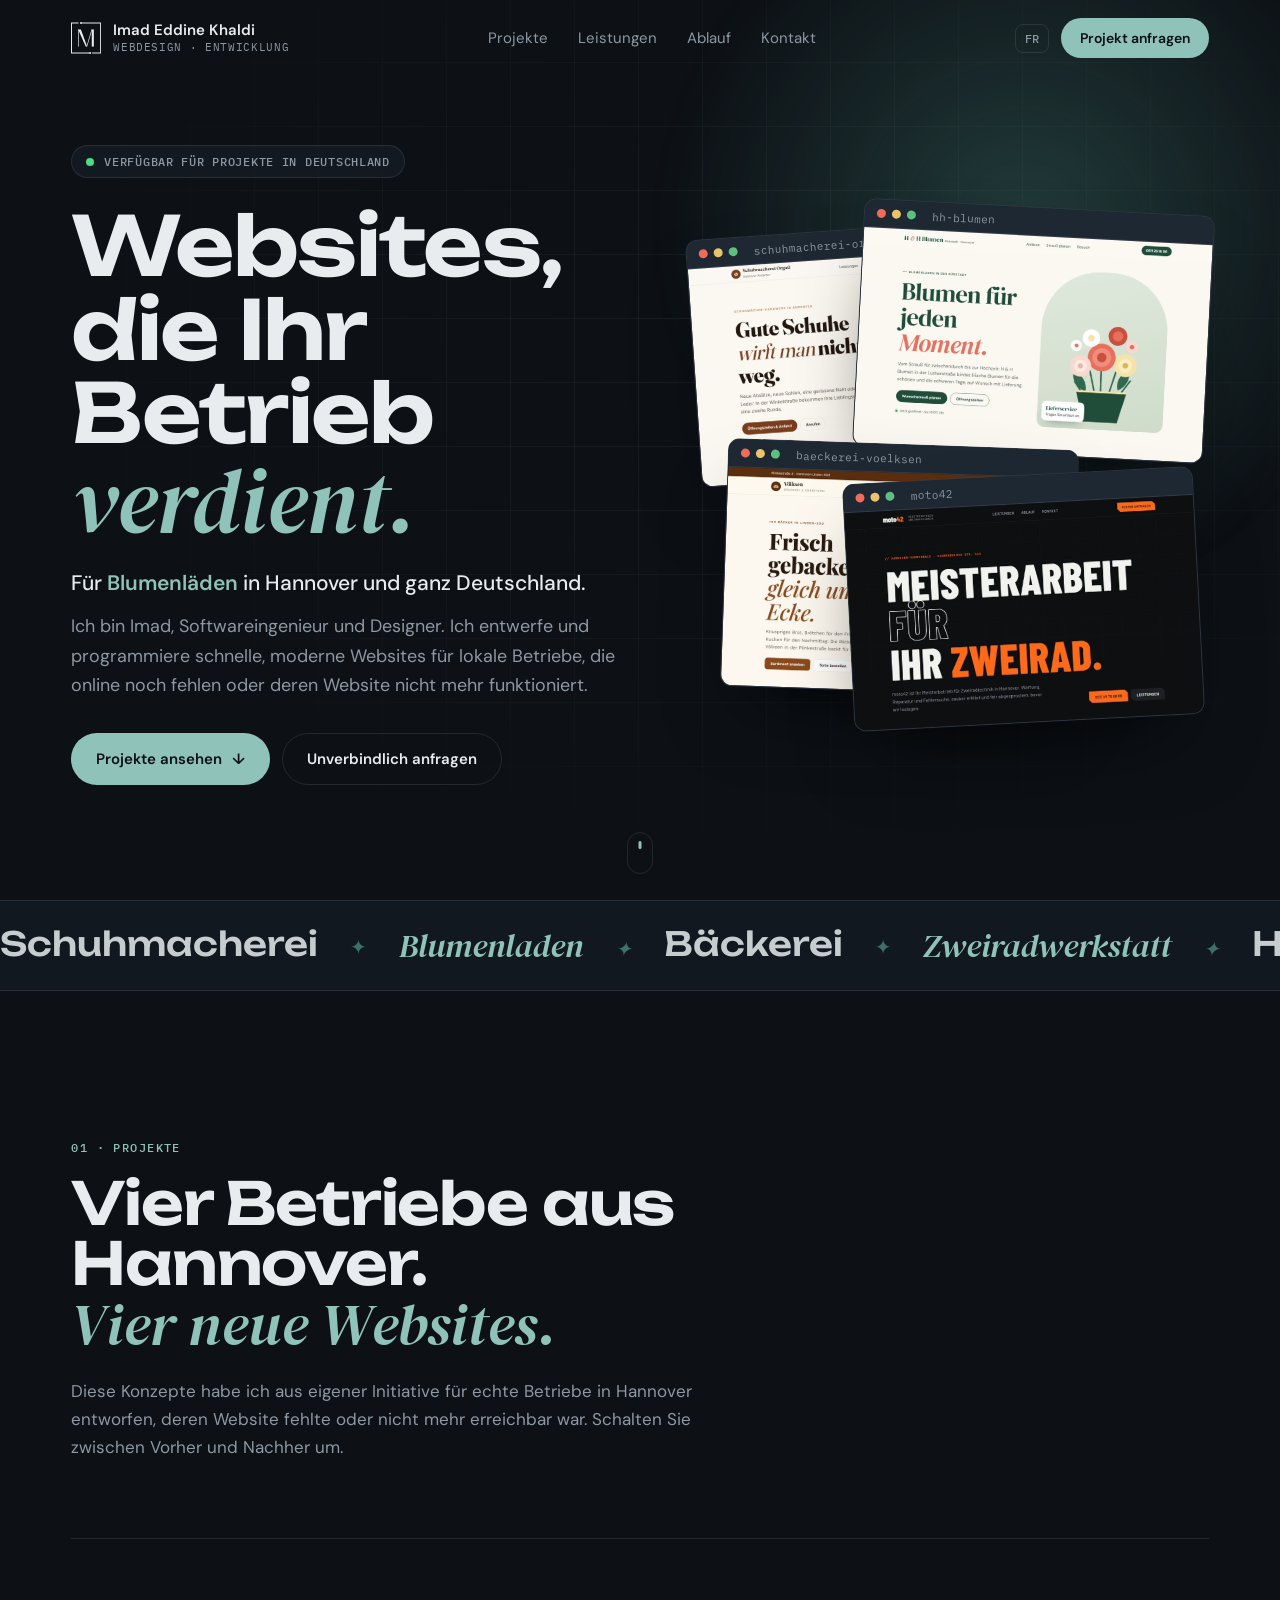
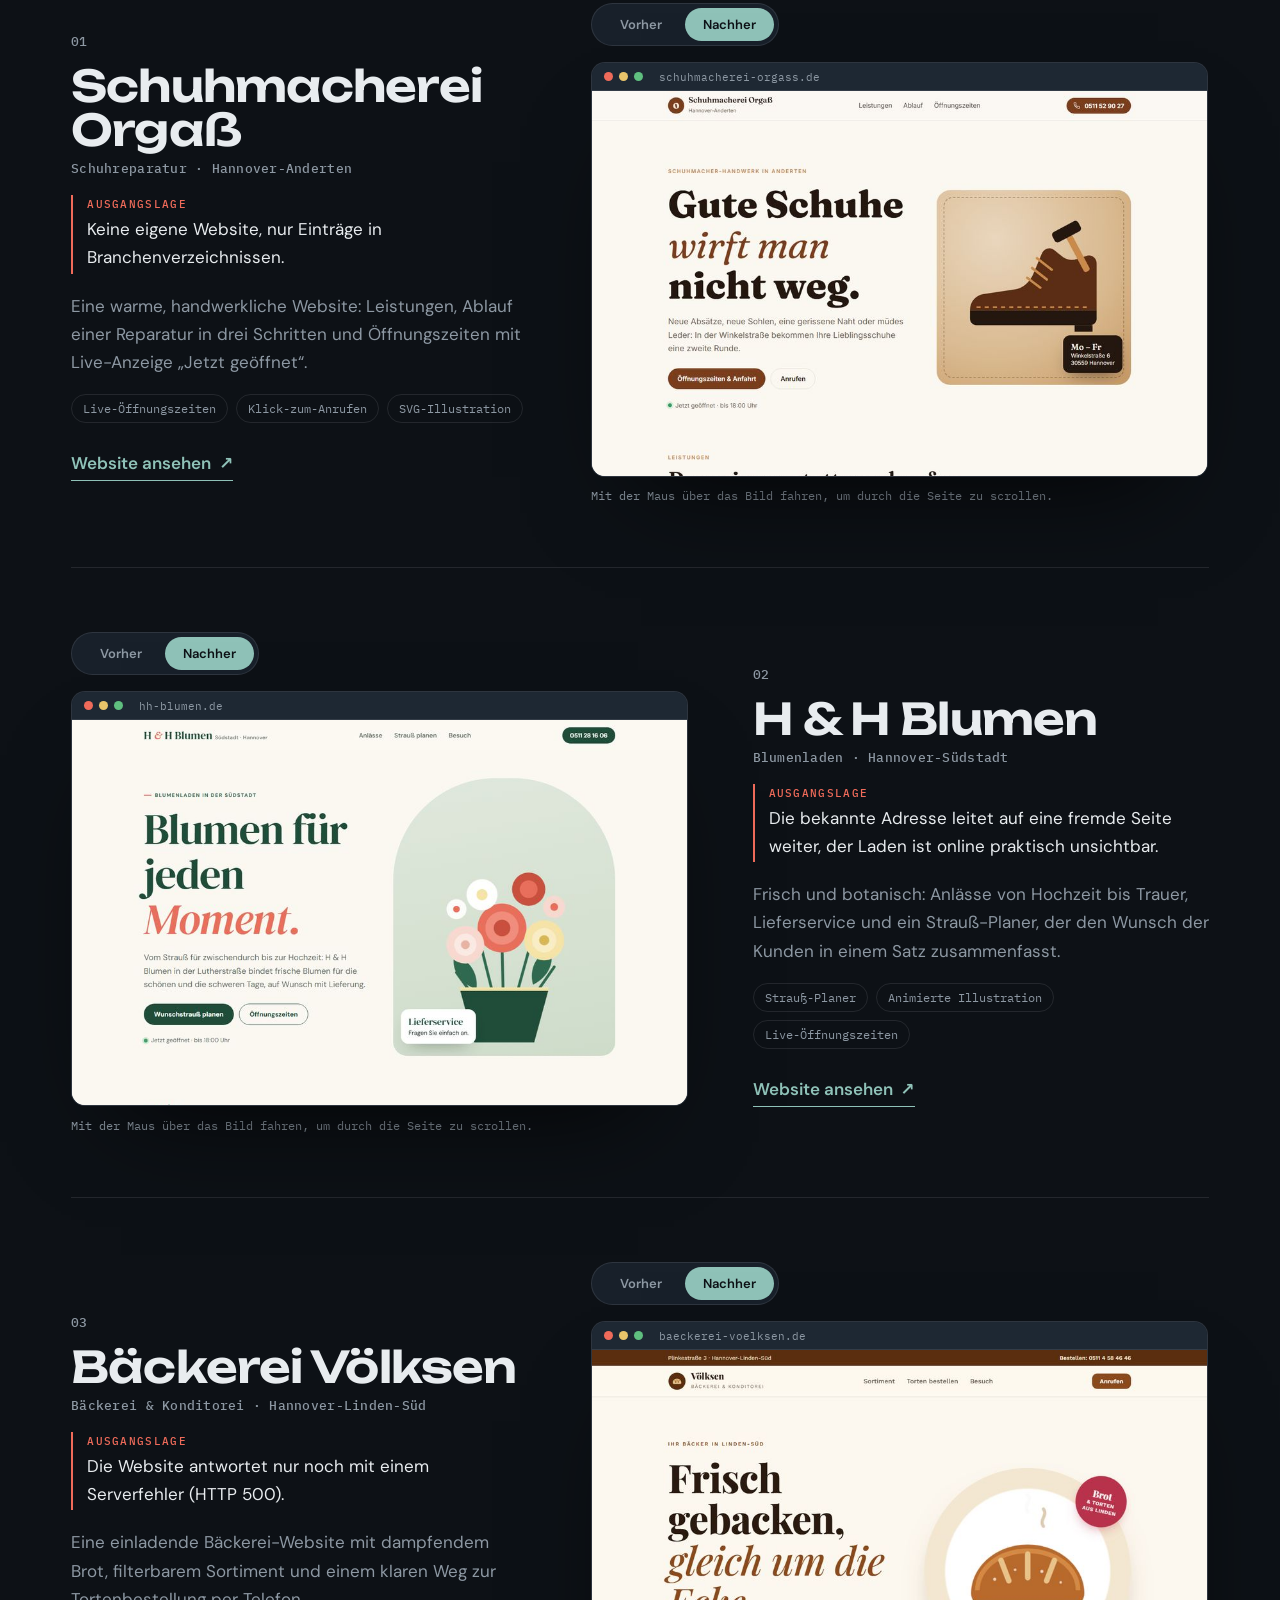
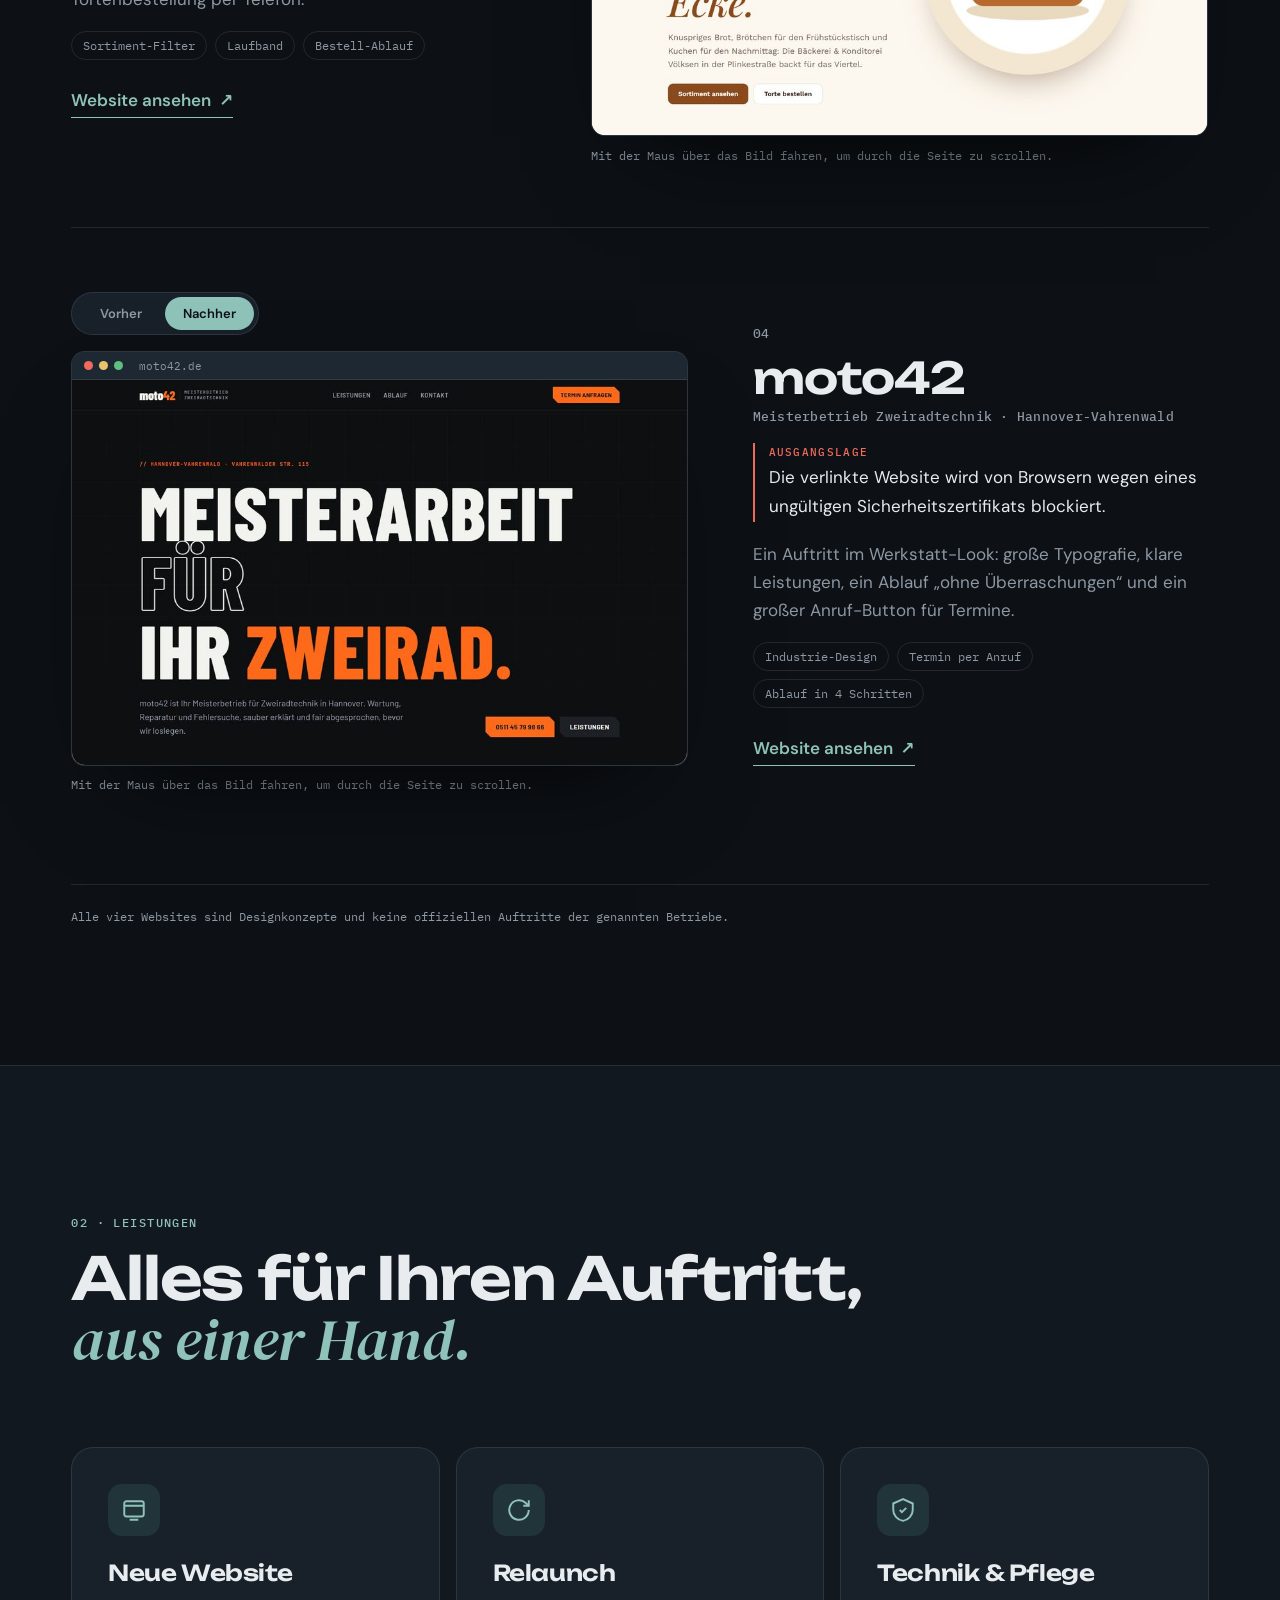
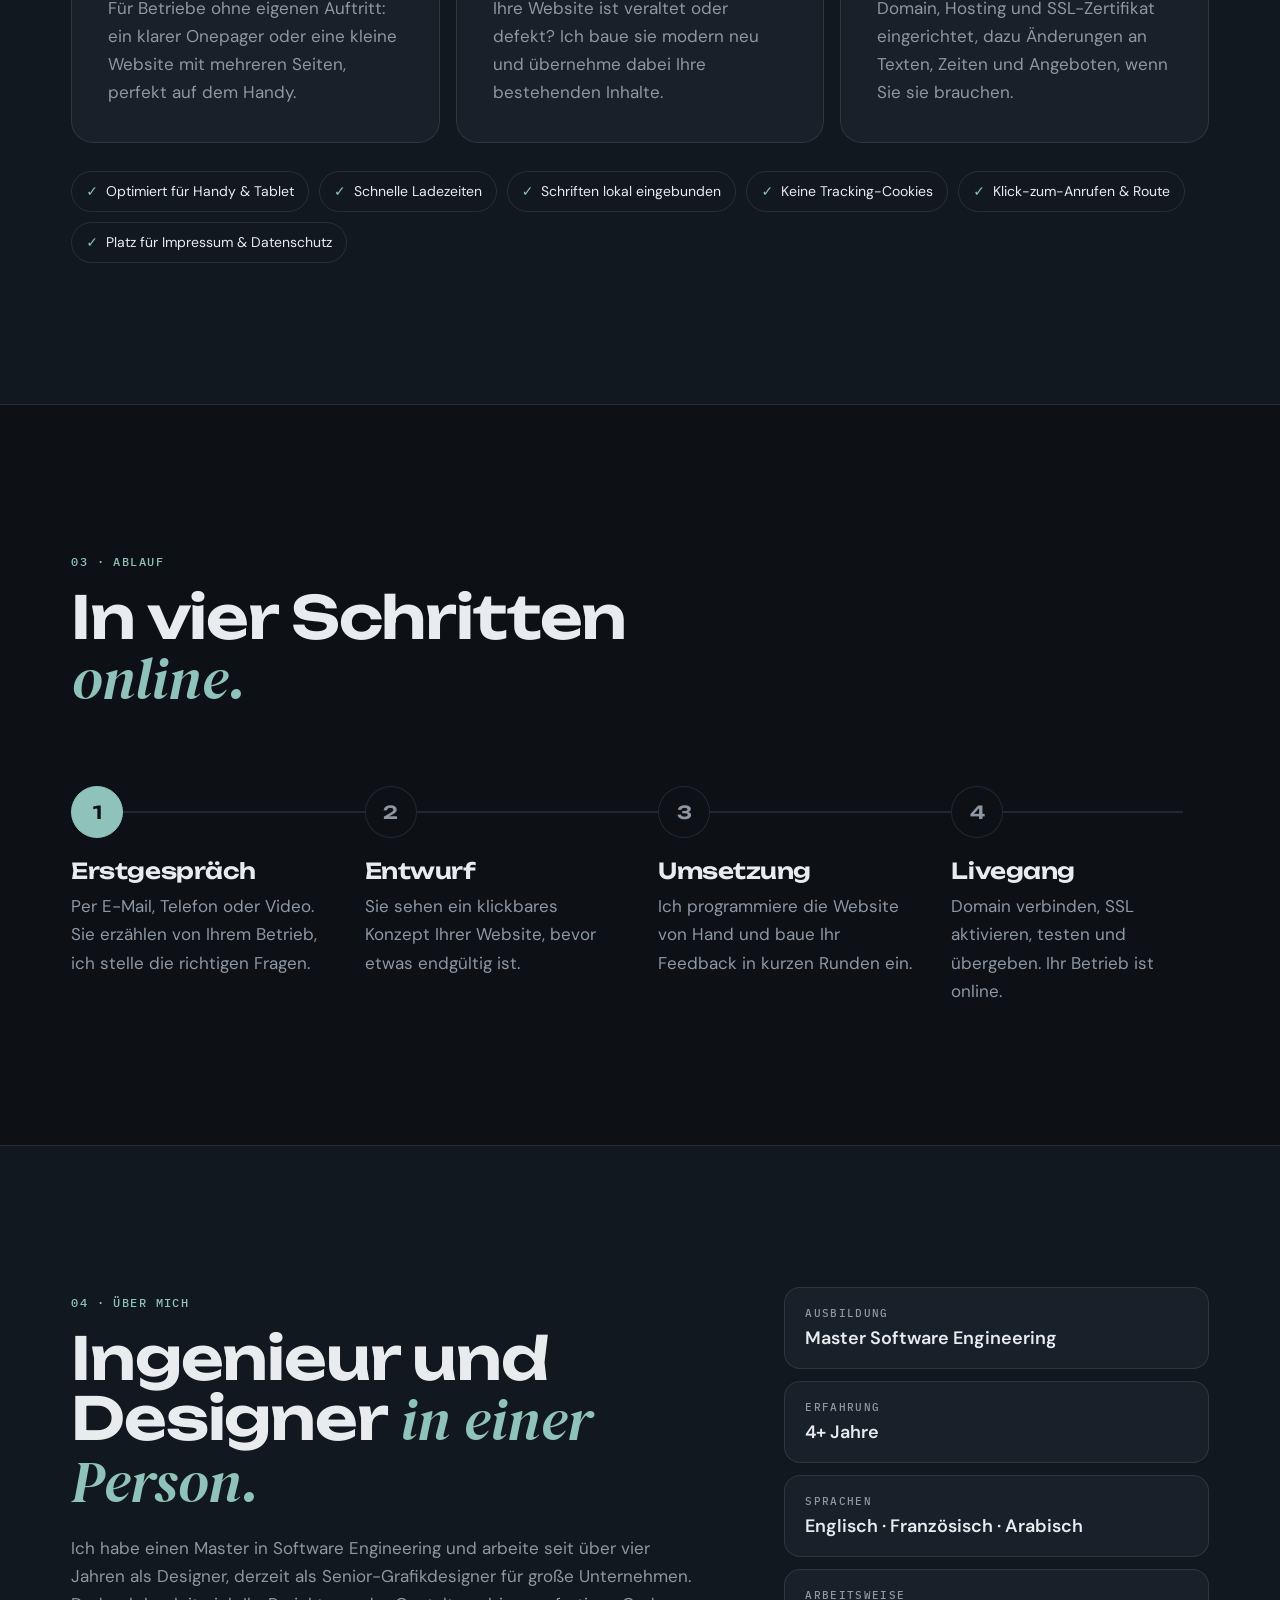
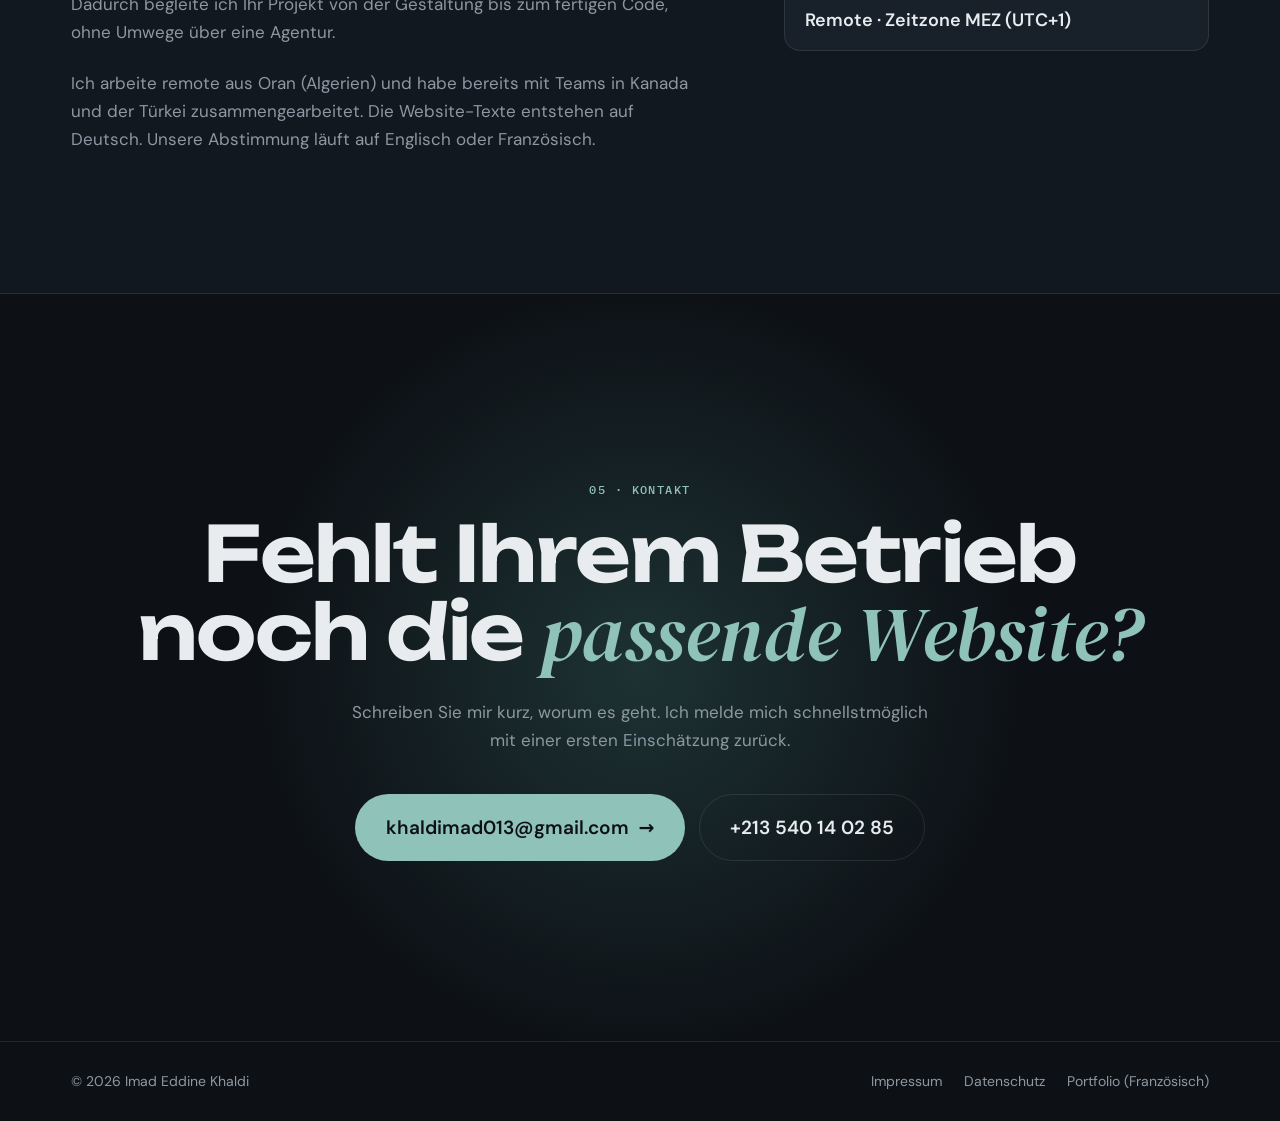
==== index.html @ f90f6b76 "German portfolio for de.imadportfolio.dev" ====
<!doctype html>
<html lang="de">
<head>
<meta charset="utf-8">
<meta name="viewport" content="width=device-width, initial-scale=1">
<title>Imad Eddine Khaldi · Webdesign für lokale Betriebe in Deutschland</title>
<meta name="description" content="Moderne, schnelle Websites für Bäckereien, Blumenläden, Werkstätten und Handwerksbetriebe in Hannover und ganz Deutschland. Entworfen und programmiert von Imad Eddine Khaldi.">
<meta property="og:title" content="Imad Eddine Khaldi · Webdesign für lokale Betriebe">
<meta property="og:description" content="Vier Betriebe aus Hannover, vier neue Websites. Sehen Sie Vorher und Nachher.">
<meta property="og:image" content="/assets/covers/hh-blumen.jpg">
<meta property="og:locale" content="de_DE">
<link rel="alternate" hreflang="fr" href="https://www.imadportfolio.dev/">
<link rel="alternate" hreflang="de" href="https://de.imadportfolio.dev/">
<link rel="icon" href="/favicon.svg" type="image/svg+xml">
<link rel="stylesheet" href="/fonts/fonts.css">
<link rel="stylesheet" href="/styles.css">
<script src="/main.js" defer></script>
</head>
<body>
<a class="skip" href="#projekte">Zum Inhalt springen</a>

<header class="hdr" id="hdr">
  <div class="wrap hdr-in">
    <a class="brand" href="#top" aria-label="Imad Eddine Khaldi, zum Seitenanfang">
      <svg viewBox="0 0 578 610" fill="currentColor" aria-hidden="true"><g fill="none" stroke="currentColor" stroke-width="22" stroke-linecap="square"><path d="M135 15H8V595H352"/><path d="M207 15H572V595H415"/></g><rect x="175" y="0" width="32" height="32"/><rect x="352" y="578" width="34" height="32"/><rect x="137" y="140" width="13" height="330"/><path d="M137 140H191L311 470H284Z"/><path d="M396 140H409L311 470H298Z"/><rect x="400" y="140" width="40" height="330"/></svg>
      <span>Imad Eddine Khaldi<small>Webdesign · Entwicklung</small></span>
    </a>
    <nav class="nav" aria-label="Hauptnavigation">
      <a href="#projekte">Projekte</a><a href="#leistungen">Leistungen</a><a href="#ablauf">Ablauf</a><a href="#kontakt">Kontakt</a>
    </nav>
    <div class="hdr-right">
      <a class="lang" href="https://www.imadportfolio.dev/" hreflang="fr" lang="fr" title="Version française">FR</a>
      <a class="btn btn-sm magnetic" href="#kontakt">Projekt anfragen</a>
    </div>
  </div>
</header>

<main id="top">
  <!-- HERO -->
  <section class="hero">
    <div class="hero-grid" aria-hidden="true"></div>
    <div class="hero-glow" aria-hidden="true"></div>
    <div class="wrap hero-in">
      <div class="hero-copy">
        <span class="chip in-load"><i></i>Verfügbar für Projekte in Deutschland</span>
        <h1 class="split" data-split>Websites, die Ihr Betrieb <em>verdient.</em></h1>
        <p class="rotator in-load" aria-live="polite">Für <span class="rot"><b>Bäckereien</b><b>Blumenläden</b><b>Werkstätten</b><b>Handwerksbetriebe</b><b>Bäckereien</b></span> in Hannover und ganz Deutschland.</p>
        <p class="lead in-load">Ich bin Imad, Softwareingenieur und Designer. Ich entwerfe und programmiere schnelle, moderne Websites für lokale Betriebe, die online noch fehlen oder deren Website nicht mehr funktioniert.</p>
        <div class="ctas in-load">
          <a class="btn magnetic" href="#projekte">Projekte ansehen <span aria-hidden="true">↓</span></a>
          <a class="btn btn-ghost magnetic" href="#kontakt">Unverbindlich anfragen</a>
        </div>
      </div>
      <div class="stack" aria-hidden="true">
        <figure class="win w1" data-depth="18"><div class="win-bar"><i></i><i></i><i></i><span>schuhmacherei-orgass</span></div><img src="/assets/covers/schuhmacherei-orgass.jpg" alt="" width="960" height="600"></figure>
        <figure class="win w2" data-depth="34"><div class="win-bar"><i></i><i></i><i></i><span>hh-blumen</span></div><img src="/assets/covers/hh-blumen.jpg" alt="" width="960" height="600"></figure>
        <figure class="win w3" data-depth="26"><div class="win-bar"><i></i><i></i><i></i><span>baeckerei-voelksen</span></div><img src="/assets/covers/baeckerei-voelksen.jpg" alt="" width="960" height="600"></figure>
        <figure class="win w4" data-depth="42"><div class="win-bar"><i></i><i></i><i></i><span>moto42</span></div><img src="/assets/covers/moto42.jpg" alt="" width="960" height="600"></figure>
      </div>
    </div>
    <a class="scroll-cue" href="#projekte" aria-label="Nach unten scrollen"><span></span></a>
  </section>

  <!-- MARQUEE -->
  <div class="marquee" aria-hidden="true">
    <div class="marquee-track">
      <span>Schuhmacherei</span><span>Blumenladen</span><span>Bäckerei</span><span>Zweiradwerkstatt</span><span>Hannover</span><span>Anderten</span><span>Südstadt</span><span>Linden</span><span>Vahrenwald</span>
      <span>Schuhmacherei</span><span>Blumenladen</span><span>Bäckerei</span><span>Zweiradwerkstatt</span><span>Hannover</span><span>Anderten</span><span>Südstadt</span><span>Linden</span><span>Vahrenwald</span>
    </div>
  </div>

  <!-- PROJECTS -->
  <section class="sec" id="projekte">
    <div class="wrap">
      <div class="sec-head">
        <span class="kicker rv">01 · Projekte</span>
        <h2 class="rv">Vier Betriebe aus Hannover.<br><em>Vier neue Websites.</em></h2>
        <p class="rv">Diese Konzepte habe ich aus eigener Initiative für echte Betriebe in Hannover entworfen, deren Website fehlte oder nicht mehr erreichbar war. Schalten Sie zwischen Vorher und Nachher um.</p>
      </div>

      <!-- Project 1 -->
      <article class="proj rv" data-proj>
        <div class="proj-info">
          <span class="proj-num">01</span>
          <h3>Schuhmacherei Orgaß</h3>
          <p class="proj-meta">Schuhreparatur · Hannover-Anderten</p>
          <p class="proj-issue"><b>Ausgangslage</b>Keine eigene Website, nur Einträge in Branchenverzeichnissen.</p>
          <p>Eine warme, handwerkliche Website: Leistungen, Ablauf einer Reparatur in drei Schritten und Öffnungszeiten mit Live-Anzeige „Jetzt geöffnet“.</p>
          <ul class="tags"><li>Live-Öffnungszeiten</li><li>Klick-zum-Anrufen</li><li>SVG-Illustration</li></ul>
          <a class="link-arrow" href="/sites/schuhmacherei-orgass/" target="_blank" rel="noopener">Website ansehen <span aria-hidden="true">↗</span></a>
        </div>
        <div class="proj-view">
          <div class="toggle" role="group" aria-label="Ansicht wählen"><button type="button" aria-pressed="false" data-view="before">Vorher</button><button type="button" aria-pressed="true" data-view="after">Nachher</button><span class="toggle-pill" aria-hidden="true"></span></div>
          <div class="frame" data-state="after">
            <div class="win-bar"><i></i><i></i><i></i><span class="url">schuhmacherei-orgass.de</span></div>
            <div class="screen">
              <div class="before b-none"><svg viewBox="0 0 64 64" fill="none" stroke="currentColor" stroke-width="3"><circle cx="28" cy="28" r="16"/><path d="m40 40 12 12"/></svg><b>Keine Website gefunden</b><span>Kunden finden online nur Adresse und Telefonnummer in Verzeichnissen.</span></div>
              <div class="after"><img src="/assets/shots/schuhmacherei-orgass.jpg" alt="Neue Website der Schuhmacherei Orgaß, ganze Seite" width="960" height="2133" loading="lazy"></div>
            </div>
          </div>
          <p class="hint">Mit der Maus über das Bild fahren, um durch die Seite zu scrollen.</p>
        </div>
      </article>

      <!-- Project 2 -->
      <article class="proj rv" data-proj>
        <div class="proj-info">
          <span class="proj-num">02</span>
          <h3>H &amp; H Blumen</h3>
          <p class="proj-meta">Blumenladen · Hannover-Südstadt</p>
          <p class="proj-issue"><b>Ausgangslage</b>Die bekannte Adresse leitet auf eine fremde Seite weiter, der Laden ist online praktisch unsichtbar.</p>
          <p>Frisch und botanisch: Anlässe von Hochzeit bis Trauer, Lieferservice und ein Strauß-Planer, der den Wunsch der Kunden in einem Satz zusammenfasst.</p>
          <ul class="tags"><li>Strauß-Planer</li><li>Animierte Illustration</li><li>Live-Öffnungszeiten</li></ul>
          <a class="link-arrow" href="/sites/hh-blumen/" target="_blank" rel="noopener">Website ansehen <span aria-hidden="true">↗</span></a>
        </div>
        <div class="proj-view">
          <div class="toggle" role="group" aria-label="Ansicht wählen"><button type="button" aria-pressed="false" data-view="before">Vorher</button><button type="button" aria-pressed="true" data-view="after">Nachher</button><span class="toggle-pill" aria-hidden="true"></span></div>
          <div class="frame" data-state="after">
            <div class="win-bar"><i></i><i></i><i></i><span class="url">hh-blumen.de</span></div>
            <div class="screen">
              <div class="before b-redirect"><span class="spinner"></span><b>Weiterleitung …</b><span>Die Adresse führt nicht mehr zum Blumenladen, sondern auf eine fremde Seite.</span></div>
              <div class="after"><img src="/assets/shots/hh-blumen.jpg" alt="Neue Website von H &amp; H Blumen, ganze Seite" width="960" height="2133" loading="lazy"></div>
            </div>
          </div>
          <p class="hint">Mit der Maus über das Bild fahren, um durch die Seite zu scrollen.</p>
        </div>
      </article>

      <!-- Project 3 -->
      <article class="proj rv" data-proj>
        <div class="proj-info">
          <span class="proj-num">03</span>
          <h3>Bäckerei Völksen</h3>
          <p class="proj-meta">Bäckerei &amp; Konditorei · Hannover-Linden-Süd</p>
          <p class="proj-issue"><b>Ausgangslage</b>Die Website antwortet nur noch mit einem Serverfehler (HTTP 500).</p>
          <p>Eine einladende Bäckerei-Website mit dampfendem Brot, filterbarem Sortiment und einem klaren Weg zur Tortenbestellung per Telefon.</p>
          <ul class="tags"><li>Sortiment-Filter</li><li>Laufband</li><li>Bestell-Ablauf</li></ul>
          <a class="link-arrow" href="/sites/baeckerei-voelksen/" target="_blank" rel="noopener">Website ansehen <span aria-hidden="true">↗</span></a>
        </div>
        <div class="proj-view">
          <div class="toggle" role="group" aria-label="Ansicht wählen"><button type="button" aria-pressed="false" data-view="before">Vorher</button><button type="button" aria-pressed="true" data-view="after">Nachher</button><span class="toggle-pill" aria-hidden="true"></span></div>
          <div class="frame" data-state="after">
            <div class="win-bar"><i></i><i></i><i></i><span class="url">baeckerei-voelksen.de</span></div>
            <div class="screen">
              <div class="before b-500"><code>500</code><b>Internal Server Error</b><span>Besucher sehen eine leere Seite statt Brot, Kuchen und Öffnungszeiten.</span></div>
              <div class="after"><img src="/assets/shots/baeckerei-voelksen.jpg" alt="Neue Website der Bäckerei Völksen, ganze Seite" width="960" height="2133" loading="lazy"></div>
            </div>
          </div>
          <p class="hint">Mit der Maus über das Bild fahren, um durch die Seite zu scrollen.</p>
        </div>
      </article>

      <!-- Project 4 -->
      <article class="proj rv" data-proj>
        <div class="proj-info">
          <span class="proj-num">04</span>
          <h3>moto42</h3>
          <p class="proj-meta">Meisterbetrieb Zweiradtechnik · Hannover-Vahrenwald</p>
          <p class="proj-issue"><b>Ausgangslage</b>Die verlinkte Website wird von Browsern wegen eines ungültigen Sicherheitszertifikats blockiert.</p>
          <p>Ein Auftritt im Werkstatt-Look: große Typografie, klare Leistungen, ein Ablauf „ohne Überraschungen“ und ein großer Anruf-Button für Termine.</p>
          <ul class="tags"><li>Industrie-Design</li><li>Termin per Anruf</li><li>Ablauf in 4 Schritten</li></ul>
          <a class="link-arrow" href="/sites/moto42/" target="_blank" rel="noopener">Website ansehen <span aria-hidden="true">↗</span></a>
        </div>
        <div class="proj-view">
          <div class="toggle" role="group" aria-label="Ansicht wählen"><button type="button" aria-pressed="false" data-view="before">Vorher</button><button type="button" aria-pressed="true" data-view="after">Nachher</button><span class="toggle-pill" aria-hidden="true"></span></div>
          <div class="frame" data-state="after">
            <div class="win-bar"><i></i><i></i><i></i><span class="url">moto42.de</span></div>
            <div class="screen">
              <div class="before b-cert"><svg viewBox="0 0 64 64" fill="none" stroke="currentColor" stroke-width="3"><path d="M32 6 54 14v16c0 14-9 24-22 28C19 54 10 44 10 30V14z"/><path d="M32 22v14M32 42v2"/></svg><b>Ihre Verbindung ist nicht privat</b><span>Browser warnen vor der Seite. Die meisten Besucher kehren hier um.</span></div>
              <div class="after"><img src="/assets/shots/moto42.jpg" alt="Neue Website von moto42, ganze Seite" width="960" height="2133" loading="lazy"></div>
            </div>
          </div>
          <p class="hint">Mit der Maus über das Bild fahren, um durch die Seite zu scrollen.</p>
        </div>
      </article>

      <p class="note rv">Alle vier Websites sind Designkonzepte und keine offiziellen Auftritte der genannten Betriebe.</p>
    </div>
  </section>

  <!-- SERVICES -->
  <section class="sec sec-alt" id="leistungen">
    <div class="wrap">
      <div class="sec-head">
        <span class="kicker rv">02 · Leistungen</span>
        <h2 class="rv">Alles für Ihren Auftritt,<br><em>aus einer Hand.</em></h2>
      </div>
      <div class="cards">
        <article class="card rv spot"><span class="card-ic"><svg viewBox="0 0 24 24" fill="none" stroke="currentColor" stroke-width="1.8"><rect x="3" y="4" width="18" height="14" rx="2"/><path d="M3 8h18M8 21h8"/></svg></span><h3>Neue Website</h3><p>Für Betriebe ohne eigenen Auftritt: ein klarer Onepager oder eine kleine Website mit mehreren Seiten, perfekt auf dem Handy.</p></article>
        <article class="card rv spot"><span class="card-ic"><svg viewBox="0 0 24 24" fill="none" stroke="currentColor" stroke-width="1.8"><path d="M21 12a9 9 0 1 1-3-6.7L21 8"/><path d="M21 3v5h-5"/></svg></span><h3>Relaunch</h3><p>Ihre Website ist veraltet oder defekt? Ich baue sie modern neu und übernehme dabei Ihre bestehenden Inhalte.</p></article>
        <article class="card rv spot"><span class="card-ic"><svg viewBox="0 0 24 24" fill="none" stroke="currentColor" stroke-width="1.8"><path d="M12 2 3 6v6c0 5 4 9 9 10 5-1 9-5 9-10V6z"/><path d="m9 12 2 2 4-4"/></svg></span><h3>Technik &amp; Pflege</h3><p>Domain, Hosting und SSL-Zertifikat eingerichtet, dazu Änderungen an Texten, Zeiten und Angeboten, wenn Sie sie brauchen.</p></article>
      </div>
      <ul class="incl rv" aria-label="Immer inklusive">
        <li>Optimiert für Handy &amp; Tablet</li>
        <li>Schnelle Ladezeiten</li>
        <li>Schriften lokal eingebunden</li>
        <li>Keine Tracking-Cookies</li>
        <li>Klick-zum-Anrufen &amp; Route</li>
        <li>Platz für Impressum &amp; Datenschutz</li>
      </ul>
    </div>
  </section>

  <!-- PROCESS -->
  <section class="sec" id="ablauf">
    <div class="wrap">
      <div class="sec-head">
        <span class="kicker rv">03 · Ablauf</span>
        <h2 class="rv">In vier Schritten<br><em>online.</em></h2>
      </div>
      <ol class="steps" id="steps">
        <li class="rv"><span class="step-dot">1</span><h3>Erstgespräch</h3><p>Per E-Mail, Telefon oder Video. Sie erzählen von Ihrem Betrieb, ich stelle die richtigen Fragen.</p></li>
        <li class="rv"><span class="step-dot">2</span><h3>Entwurf</h3><p>Sie sehen ein klickbares Konzept Ihrer Website, bevor etwas endgültig ist.</p></li>
        <li class="rv"><span class="step-dot">3</span><h3>Umsetzung</h3><p>Ich programmiere die Website von Hand und baue Ihr Feedback in kurzen Runden ein.</p></li>
        <li class="rv"><span class="step-dot">4</span><h3>Livegang</h3><p>Domain verbinden, SSL aktivieren, testen und übergeben. Ihr Betrieb ist online.</p></li>
        <span class="steps-line" aria-hidden="true"><span id="stepsFill"></span></span>
      </ol>
    </div>
  </section>

  <!-- ABOUT -->
  <section class="sec sec-alt" id="ueber">
    <div class="wrap about">
      <div class="about-copy">
        <span class="kicker rv">04 · Über mich</span>
        <h2 class="rv">Ingenieur und Designer <em>in einer Person.</em></h2>
        <p class="rv">Ich habe einen Master in Software Engineering und arbeite seit über vier Jahren als Designer, derzeit als Senior-Grafikdesigner für große Unternehmen. Dadurch begleite ich Ihr Projekt von der Gestaltung bis zum fertigen Code, ohne Umwege über eine Agentur.</p>
        <p class="rv">Ich arbeite remote aus Oran (Algerien) und habe bereits mit Teams in Kanada und der Türkei zusammengearbeitet. Die Website-Texte entstehen auf Deutsch. Unsere Abstimmung läuft auf Englisch oder Französisch.</p>
      </div>
      <dl class="facts">
        <div class="rv"><dt>Ausbildung</dt><dd>Master Software Engineering</dd></div>
        <div class="rv"><dt>Erfahrung</dt><dd><span class="count" data-to="4">0</span>+ Jahre</dd></div>
        <div class="rv"><dt>Sprachen</dt><dd>Englisch · Französisch · Arabisch</dd></div>
        <div class="rv"><dt>Arbeitsweise</dt><dd>Remote · Zeitzone MEZ (UTC+1)</dd></div>
      </dl>
    </div>
  </section>

  <!-- CONTACT -->
  <section class="contact" id="kontakt">
    <div class="wrap contact-in">
      <span class="kicker rv">05 · Kontakt</span>
      <h2 class="rv big">Fehlt Ihrem Betrieb noch die <em>passende Website?</em></h2>
      <p class="rv">Schreiben Sie mir kurz, worum es geht. Ich melde mich schnellstmöglich mit einer ersten Einschätzung zurück.</p>
      <div class="contact-ctas rv">
        <a class="btn btn-xl magnetic" href="mailto:khaldimad013@gmail.com?subject=Website-Anfrage%20aus%20Deutschland">khaldimad013@gmail.com <span aria-hidden="true">→</span></a>
        <a class="btn btn-ghost btn-xl magnetic" href="tel:+213540140285">+213 540 14 02 85</a>
      </div>
    </div>
  </section>
</main>

<footer class="ftr">
  <div class="wrap ftr-in">
    <span>© <span id="year">2026</span> Imad Eddine Khaldi</span>
    <nav aria-label="Rechtliches"><a href="/impressum.html">Impressum</a><a href="/datenschutz.html">Datenschutz</a><a href="https://www.imadportfolio.dev/" hreflang="fr">Portfolio (Französisch)</a></nav>
  </div>
</footer>
</body>
</html>
---- fonts/fonts.css ----
/* Self-hosted fonts (SIL Open Font License), from the Fontsource packages. */
@font-face{font-family:"Unbounded";font-style:normal;font-weight:500;font-display:swap;src:url("unbounded-latin-500-normal.woff2") format("woff2");unicode-range:U+0000-00FF, U+0131, U+0152-0153, U+02BB-02BC, U+02C6, U+02DA, U+02DC, U+0304, U+0308, U+0329, U+2000-206F, U+20AC, U+2122, U+2191, U+2193, U+2212, U+2215, U+FEFF, U+FFFD}
@font-face{font-family:"Unbounded";font-style:normal;font-weight:500;font-display:swap;src:url("unbounded-latin-ext-500-normal.woff2") format("woff2");unicode-range:U+0100-02BA, U+02BD-02C5, U+02C7-02CC, U+02CE-02D7, U+02DD-02FF, U+0304, U+0308, U+0329, U+1D00-1DBF, U+1E00-1E9F, U+1EF2-1EFF, U+2020, U+20A0-20AB, U+20AD-20C0, U+2113, U+2C60-2C7F, U+A720-A7FF}
@font-face{font-family:"Unbounded";font-style:normal;font-weight:600;font-display:swap;src:url("unbounded-latin-600-normal.woff2") format("woff2");unicode-range:U+0000-00FF, U+0131, U+0152-0153, U+02BB-02BC, U+02C6, U+02DA, U+02DC, U+0304, U+0308, U+0329, U+2000-206F, U+20AC, U+2122, U+2191, U+2193, U+2212, U+2215, U+FEFF, U+FFFD}
@font-face{font-family:"Unbounded";font-style:normal;font-weight:600;font-display:swap;src:url("unbounded-latin-ext-600-normal.woff2") format("woff2");unicode-range:U+0100-02BA, U+02BD-02C5, U+02C7-02CC, U+02CE-02D7, U+02DD-02FF, U+0304, U+0308, U+0329, U+1D00-1DBF, U+1E00-1E9F, U+1EF2-1EFF, U+2020, U+20A0-20AB, U+20AD-20C0, U+2113, U+2C60-2C7F, U+A720-A7FF}
@font-face{font-family:"Unbounded";font-style:normal;font-weight:700;font-display:swap;src:url("unbounded-latin-700-normal.woff2") format("woff2");unicode-range:U+0000-00FF, U+0131, U+0152-0153, U+02BB-02BC, U+02C6, U+02DA, U+02DC, U+0304, U+0308, U+0329, U+2000-206F, U+20AC, U+2122, U+2191, U+2193, U+2212, U+2215, U+FEFF, U+FFFD}
@font-face{font-family:"Unbounded";font-style:normal;font-weight:700;font-display:swap;src:url("unbounded-latin-ext-700-normal.woff2") format("woff2");unicode-range:U+0100-02BA, U+02BD-02C5, U+02C7-02CC, U+02CE-02D7, U+02DD-02FF, U+0304, U+0308, U+0329, U+1D00-1DBF, U+1E00-1E9F, U+1EF2-1EFF, U+2020, U+20A0-20AB, U+20AD-20C0, U+2113, U+2C60-2C7F, U+A720-A7FF}
@font-face{font-family:"Unbounded";font-style:normal;font-weight:800;font-display:swap;src:url("unbounded-latin-800-normal.woff2") format("woff2");unicode-range:U+0000-00FF, U+0131, U+0152-0153, U+02BB-02BC, U+02C6, U+02DA, U+02DC, U+0304, U+0308, U+0329, U+2000-206F, U+20AC, U+2122, U+2191, U+2193, U+2212, U+2215, U+FEFF, U+FFFD}
@font-face{font-family:"Unbounded";font-style:normal;font-weight:800;font-display:swap;src:url("unbounded-latin-ext-800-normal.woff2") format("woff2");unicode-range:U+0100-02BA, U+02BD-02C5, U+02C7-02CC, U+02CE-02D7, U+02DD-02FF, U+0304, U+0308, U+0329, U+1D00-1DBF, U+1E00-1E9F, U+1EF2-1EFF, U+2020, U+20A0-20AB, U+20AD-20C0, U+2113, U+2C60-2C7F, U+A720-A7FF}
@font-face{font-family:"DM Serif Display";font-style:normal;font-weight:400;font-display:swap;src:url("dm-serif-display-latin-400-normal.woff2") format("woff2");unicode-range:U+0000-00FF, U+0131, U+0152-0153, U+02BB-02BC, U+02C6, U+02DA, U+02DC, U+0304, U+0308, U+0329, U+2000-206F, U+20AC, U+2122, U+2191, U+2193, U+2212, U+2215, U+FEFF, U+FFFD}
@font-face{font-family:"DM Serif Display";font-style:normal;font-weight:400;font-display:swap;src:url("dm-serif-display-latin-ext-400-normal.woff2") format("woff2");unicode-range:U+0100-02BA, U+02BD-02C5, U+02C7-02CC, U+02CE-02D7, U+02DD-02FF, U+0304, U+0308, U+0329, U+1D00-1DBF, U+1E00-1E9F, U+1EF2-1EFF, U+2020, U+20A0-20AB, U+20AD-20C0, U+2113, U+2C60-2C7F, U+A720-A7FF}
@font-face{font-family:"DM Serif Display";font-style:italic;font-weight:400;font-display:swap;src:url("dm-serif-display-latin-400-italic.woff2") format("woff2");unicode-range:U+0000-00FF, U+0131, U+0152-0153, U+02BB-02BC, U+02C6, U+02DA, U+02DC, U+0304, U+0308, U+0329, U+2000-206F, U+20AC, U+2122, U+2191, U+2193, U+2212, U+2215, U+FEFF, U+FFFD}
@font-face{font-family:"DM Serif Display";font-style:italic;font-weight:400;font-display:swap;src:url("dm-serif-display-latin-ext-400-italic.woff2") format("woff2");unicode-range:U+0100-02BA, U+02BD-02C5, U+02C7-02CC, U+02CE-02D7, U+02DD-02FF, U+0304, U+0308, U+0329, U+1D00-1DBF, U+1E00-1E9F, U+1EF2-1EFF, U+2020, U+20A0-20AB, U+20AD-20C0, U+2113, U+2C60-2C7F, U+A720-A7FF}
@font-face{font-family:"DM Sans";font-style:normal;font-weight:400;font-display:swap;src:url("dm-sans-latin-400-normal.woff2") format("woff2");unicode-range:U+0000-00FF, U+0131, U+0152-0153, U+02BB-02BC, U+02C6, U+02DA, U+02DC, U+0304, U+0308, U+0329, U+2000-206F, U+20AC, U+2122, U+2191, U+2193, U+2212, U+2215, U+FEFF, U+FFFD}
@font-face{font-family:"DM Sans";font-style:normal;font-weight:400;font-display:swap;src:url("dm-sans-latin-ext-400-normal.woff2") format("woff2");unicode-range:U+0100-02BA, U+02BD-02C5, U+02C7-02CC, U+02CE-02D7, U+02DD-02FF, U+0304, U+0308, U+0329, U+1D00-1DBF, U+1E00-1E9F, U+1EF2-1EFF, U+2020, U+20A0-20AB, U+20AD-20C0, U+2113, U+2C60-2C7F, U+A720-A7FF}
@font-face{font-family:"DM Sans";font-style:normal;font-weight:500;font-display:swap;src:url("dm-sans-latin-500-normal.woff2") format("woff2");unicode-range:U+0000-00FF, U+0131, U+0152-0153, U+02BB-02BC, U+02C6, U+02DA, U+02DC, U+0304, U+0308, U+0329, U+2000-206F, U+20AC, U+2122, U+2191, U+2193, U+2212, U+2215, U+FEFF, U+FFFD}
@font-face{font-family:"DM Sans";font-style:normal;font-weight:500;font-display:swap;src:url("dm-sans-latin-ext-500-normal.woff2") format("woff2");unicode-range:U+0100-02BA, U+02BD-02C5, U+02C7-02CC, U+02CE-02D7, U+02DD-02FF, U+0304, U+0308, U+0329, U+1D00-1DBF, U+1E00-1E9F, U+1EF2-1EFF, U+2020, U+20A0-20AB, U+20AD-20C0, U+2113, U+2C60-2C7F, U+A720-A7FF}
@font-face{font-family:"DM Sans";font-style:normal;font-weight:600;font-display:swap;src:url("dm-sans-latin-600-normal.woff2") format("woff2");unicode-range:U+0000-00FF, U+0131, U+0152-0153, U+02BB-02BC, U+02C6, U+02DA, U+02DC, U+0304, U+0308, U+0329, U+2000-206F, U+20AC, U+2122, U+2191, U+2193, U+2212, U+2215, U+FEFF, U+FFFD}
@font-face{font-family:"DM Sans";font-style:normal;font-weight:600;font-display:swap;src:url("dm-sans-latin-ext-600-normal.woff2") format("woff2");unicode-range:U+0100-02BA, U+02BD-02C5, U+02C7-02CC, U+02CE-02D7, U+02DD-02FF, U+0304, U+0308, U+0329, U+1D00-1DBF, U+1E00-1E9F, U+1EF2-1EFF, U+2020, U+20A0-20AB, U+20AD-20C0, U+2113, U+2C60-2C7F, U+A720-A7FF}
@font-face{font-family:"IBM Plex Mono";font-style:normal;font-weight:400;font-display:swap;src:url("ibm-plex-mono-latin-400-normal.woff2") format("woff2");unicode-range:U+0000-00FF, U+0131, U+0152-0153, U+02BB-02BC, U+02C6, U+02DA, U+02DC, U+0304, U+0308, U+0329, U+2000-206F, U+20AC, U+2122, U+2191, U+2193, U+2212, U+2215, U+FEFF, U+FFFD}
@font-face{font-family:"IBM Plex Mono";font-style:normal;font-weight:400;font-display:swap;src:url("ibm-plex-mono-latin-ext-400-normal.woff2") format("woff2");unicode-range:U+0100-02BA, U+02BD-02C5, U+02C7-02CC, U+02CE-02D7, U+02DD-02FF, U+0304, U+0308, U+0329, U+1D00-1DBF, U+1E00-1E9F, U+1EF2-1EFF, U+2020, U+20A0-20AB, U+20AD-20C0, U+2113, U+2C60-2C7F, U+A720-A7FF}
@font-face{font-family:"IBM Plex Mono";font-style:normal;font-weight:500;font-display:swap;src:url("ibm-plex-mono-latin-500-normal.woff2") format("woff2");unicode-range:U+0000-00FF, U+0131, U+0152-0153, U+02BB-02BC, U+02C6, U+02DA, U+02DC, U+0304, U+0308, U+0329, U+2000-206F, U+20AC, U+2122, U+2191, U+2193, U+2212, U+2215, U+FEFF, U+FFFD}
@font-face{font-family:"IBM Plex Mono";font-style:normal;font-weight:500;font-display:swap;src:url("ibm-plex-mono-latin-ext-500-normal.woff2") format("woff2");unicode-range:U+0100-02BA, U+02BD-02C5, U+02C7-02CC, U+02CE-02D7, U+02DD-02FF, U+0304, U+0308, U+0329, U+1D00-1DBF, U+1E00-1E9F, U+1EF2-1EFF, U+2020, U+20A0-20AB, U+20AD-20C0, U+2113, U+2C60-2C7F, U+A720-A7FF}
---- styles.css ----
/* de.imadportfolio.dev, German market portfolio */
:root{
  --bg:#0d1116; --bg-2:#121820; --surface:#18202a; --surface-2:#1e2833;
  --ink:#e8ecef; --muted:#8d98a3; --line:rgba(232,236,239,.10);
  --brand:#3d7068; --accent:#8fc2b8; --accent-2:#c9e4de; --warn:#ef6b5a; --gold:#e9c46a;
  --display:"Unbounded",system-ui,sans-serif; --serif:"DM Serif Display",Georgia,serif;
  --sans:"DM Sans",system-ui,sans-serif; --mono:"IBM Plex Mono",ui-monospace,monospace;
  --gut:clamp(16px,4vw,56px); --ease:cubic-bezier(.16,1,.3,1); --r:22px;
}
*{box-sizing:border-box}
html{scroll-behavior:smooth;-webkit-text-size-adjust:100%}
body{margin:0;background:var(--bg);color:var(--ink);font:400 17px/1.65 var(--sans);overflow-x:hidden}
a{color:inherit}
img,svg{display:block;max-width:100%}
h1,h2,h3{margin:0;font-weight:600;line-height:1.02;letter-spacing:-.02em}
h2 em,h1 em{font-family:var(--serif);font-style:italic;font-weight:400;color:var(--accent);letter-spacing:0}
.wrap{max-width:1240px;margin:0 auto;padding:0 var(--gut)}
.skip{position:absolute;left:-999px;top:8px;background:var(--accent);color:#0d1116;padding:8px 12px;border-radius:8px;z-index:100}
.skip:focus{left:8px}
:focus-visible{outline:2px solid var(--accent);outline-offset:3px;border-radius:6px}

/* buttons */
.btn{--mx:0px;--my:0px;display:inline-flex;align-items:center;gap:10px;padding:15px 24px;border-radius:999px;background:var(--accent);color:#0d1116;font:600 15px var(--sans);text-decoration:none;border:1px solid transparent;transform:translate(var(--mx),var(--my));transition:transform .35s var(--ease),background .3s,color .3s,border-color .3s}
.btn:hover{background:var(--accent-2)}
.btn-ghost{background:transparent;color:var(--ink);border-color:var(--line)}
.btn-ghost:hover{background:var(--surface);border-color:rgba(232,236,239,.25)}
.btn-sm{padding:10px 18px;font-size:14px}
.btn-xl{padding:20px 30px;font-size:clamp(15px,1.6vw,19px)}

/* header */
.hdr{position:fixed;inset:0 0 auto;z-index:50;transition:background .4s,box-shadow .4s,transform .45s var(--ease)}
.hdr.scrolled{background:rgba(13,17,22,.82);backdrop-filter:blur(14px);-webkit-backdrop-filter:blur(14px);box-shadow:0 1px 0 var(--line)}
.hdr.hide{transform:translateY(-100%)}
.hdr-in{display:flex;align-items:center;justify-content:space-between;gap:20px;height:76px}
.brand{display:flex;align-items:center;gap:12px;text-decoration:none}
.brand svg{width:30px;height:32px}
.brand span{font:600 15px/1.15 var(--sans)}
.brand small{display:block;font:400 11px var(--mono);color:var(--muted);letter-spacing:.06em;text-transform:uppercase}
.nav{display:flex;gap:30px;font-size:15px}
.nav a{text-decoration:none;color:var(--muted);position:relative;transition:color .25s}
.nav a::after{content:"";position:absolute;left:0;right:0;bottom:-6px;height:1px;background:var(--accent);transform:scaleX(0);transform-origin:right;transition:transform .4s var(--ease)}
.nav a:hover{color:var(--ink)}.nav a:hover::after{transform:scaleX(1);transform-origin:left}
.hdr-right{display:flex;align-items:center;gap:12px}
.lang{font:500 12px var(--mono);text-decoration:none;color:var(--muted);border:1px solid var(--line);border-radius:8px;padding:6px 9px}
.lang:hover{color:var(--ink)}
@media(max-width:900px){.nav{display:none}}
@media(max-width:480px){.brand small{display:none}.hdr .btn-sm{padding:9px 14px;font-size:13px}}

/* hero */
.hero{position:relative;min-height:100vh;min-height:100svh;display:flex;align-items:center;padding:120px 0 90px;overflow:hidden}
.hero-grid{position:absolute;inset:-2px;background-image:linear-gradient(var(--line) 1px,transparent 1px),linear-gradient(90deg,var(--line) 1px,transparent 1px);background-size:64px 64px;mask:radial-gradient(ellipse at 60% 40%,#000 10%,transparent 70%);-webkit-mask:radial-gradient(ellipse at 60% 40%,#000 10%,transparent 70%);animation:gridmove 22s linear infinite;opacity:.6}
@keyframes gridmove{to{background-position:64px 64px}}
.hero-glow{position:absolute;width:60vw;height:60vw;max-width:820px;max-height:820px;right:-10vw;top:-12vw;border-radius:50%;background:radial-gradient(circle,rgba(61,112,104,.45),transparent 65%);filter:blur(20px);animation:breathe 9s ease-in-out infinite}
@keyframes breathe{50%{transform:scale(1.08) translate(-2%,3%)}}
.hero-in{position:relative;display:grid;grid-template-columns:1.05fr .95fr;gap:clamp(24px,4vw,56px);align-items:center;width:100%}
.chip{display:inline-flex;align-items:center;gap:10px;font:500 12px var(--mono);letter-spacing:.06em;text-transform:uppercase;color:var(--muted);border:1px solid var(--line);border-radius:999px;padding:8px 14px;background:rgba(24,32,42,.6)}
.chip i{width:8px;height:8px;border-radius:50%;background:#4ade80;box-shadow:0 0 0 0 rgba(74,222,128,.6);animation:ping 2s infinite}
@keyframes ping{70%{box-shadow:0 0 0 10px rgba(74,222,128,0)}100%{box-shadow:0 0 0 0 rgba(74,222,128,0)}}
.hero h1{font-family:var(--display);font-size:clamp(40px,6.4vw,92px);margin:26px 0 22px;font-weight:600}
.hero h1 em{font-size:1.1em}
.split .w{display:inline-block;overflow:hidden;vertical-align:top;padding-bottom:.08em;margin-bottom:-.08em}
.split .w > span{display:inline-block;transform:translateY(110%);transition:transform 1.1s var(--ease)}
.split.go .w > span{transform:none}
.rotator{font:500 clamp(17px,1.8vw,21px)/1.4 var(--sans);color:var(--ink);margin:0 0 14px}
.rot{display:inline-block;height:1.4em;overflow:hidden;vertical-align:bottom;color:var(--accent);transition:width .8s var(--ease);white-space:nowrap}
.rot b{display:block;width:max-content;font-weight:600;line-height:1.4;transition:transform .8s var(--ease)}
.rot.snap,.rot.snap b{transition:none}
.lead{color:var(--muted);max-width:34em;margin:0 0 32px;font-size:clamp(16px,1.4vw,18px)}
.ctas{display:flex;gap:12px;flex-wrap:wrap}
.in-load{opacity:0;transform:translateY(18px);transition:opacity 1s var(--ease),transform 1s var(--ease)}
.loaded .in-load{opacity:1;transform:none}
.loaded .in-load:nth-of-type(2){transition-delay:.15s}

/* floating windows */
.stack{position:relative;aspect-ratio:1/1;max-width:600px;width:100%;justify-self:end}
.win{--tx:0px;--ty:0px;position:absolute;margin:0;width:68%;border-radius:12px;overflow:hidden;background:var(--surface);border:1px solid var(--line);box-shadow:0 40px 80px -30px rgba(0,0,0,.7);transform:translate(var(--tx),var(--ty)) rotate(var(--rot,0deg));transition:transform .9s var(--ease),opacity 1.2s var(--ease);opacity:0}
.loaded .win{opacity:1}
.win img{width:100%;height:auto}
.win-bar{display:flex;align-items:center;gap:6px;height:28px;padding:0 12px;background:var(--surface-2);border-bottom:1px solid var(--line)}
.win-bar i{width:9px;height:9px;border-radius:50%;background:#3a4552}
.win-bar i:nth-child(1){background:#ef6b5a}.win-bar i:nth-child(2){background:#e9c46a}.win-bar i:nth-child(3){background:#5fbf7f}
.win-bar span{margin-left:10px;font:400 11px var(--mono);color:var(--muted);white-space:nowrap;overflow:hidden;text-overflow:ellipsis}
.w1{left:0;top:4%;--rot:-4deg;z-index:1;animation:float 9s ease-in-out infinite}
.w2{right:0;top:0;--rot:3deg;z-index:2;animation:float 11s ease-in-out -3s infinite}
.w3{left:6%;bottom:6%;--rot:2deg;z-index:3;animation:float 10s ease-in-out -6s infinite}
.w4{right:2%;bottom:0;--rot:-3deg;z-index:4;animation:float 12s ease-in-out -2s infinite}
@keyframes float{50%{translate:0 -12px}}
.win:hover{z-index:9}
@media(max-width:900px){.hero-in{grid-template-columns:1fr}.stack{justify-self:center;max-width:480px;margin-top:20px}}
.scroll-cue{position:absolute;left:50%;bottom:26px;width:26px;height:42px;border:1.5px solid var(--line);border-radius:14px;transform:translateX(-50%)}
.scroll-cue span{position:absolute;left:50%;top:8px;width:3px;height:8px;border-radius:2px;background:var(--accent);transform:translateX(-50%);animation:cue 1.8s ease-in-out infinite}
@keyframes cue{60%{transform:translate(-50%,12px);opacity:0}100%{opacity:0}}
@media(max-height:700px){.scroll-cue{display:none}}

/* marquee */
.marquee{border-block:1px solid var(--line);overflow:hidden;background:var(--bg-2)}
.marquee-track{display:flex;width:max-content;animation:marq 38s linear infinite}
.marquee span{font:500 clamp(20px,2.6vw,34px) var(--display);padding:22px 0;white-space:nowrap;color:rgba(232,236,239,.85)}
.marquee span::after{content:"✦";color:var(--brand);margin:0 clamp(18px,2.5vw,34px);font-size:.6em;vertical-align:middle}
.marquee span:nth-child(even){font-family:var(--serif);font-style:italic;font-weight:400;color:var(--accent)}
@keyframes marq{to{transform:translateX(-50%)}}

/* sections */
.sec{padding:clamp(80px,11vw,150px) 0}
.sec-alt{background:var(--bg-2);border-block:1px solid var(--line)}
.sec-head{max-width:820px;margin-bottom:clamp(44px,6vw,80px)}
.kicker{display:inline-block;font:500 12px var(--mono);color:var(--accent);letter-spacing:.12em;text-transform:uppercase;margin-bottom:18px}
.sec-head h2,.about h2{font-family:var(--display);font-size:clamp(32px,4.6vw,62px);font-weight:600}
.sec-head p{color:var(--muted);margin:22px 0 0;max-width:40em}

/* reveal */
.rv{opacity:0;transform:translateY(34px);transition:opacity 1s var(--ease),transform 1s var(--ease)}
.rv.in{opacity:1;transform:none}

/* projects */
.proj{display:grid;grid-template-columns:.85fr 1.15fr;gap:clamp(28px,5vw,72px);align-items:center;padding:clamp(36px,5vw,64px) 0;border-top:1px solid var(--line)}
.proj:nth-of-type(even){grid-template-columns:1.15fr .85fr}
.proj:nth-of-type(even) .proj-info{order:2}
.proj-num{font:500 13px var(--mono);color:var(--muted)}
.proj h3{font-family:var(--display);font-size:clamp(28px,3.4vw,44px);margin:10px 0 8px}
.proj-meta{font:500 13px var(--mono);color:var(--accent);margin:0 0 22px;letter-spacing:.02em}
.proj-info > p{color:var(--muted);margin:0 0 18px}
.proj-issue{border-left:2px solid var(--warn);padding:2px 0 2px 14px;color:var(--ink)!important}
.proj-issue b{display:block;font:500 11px var(--mono);letter-spacing:.12em;text-transform:uppercase;color:var(--warn);margin-bottom:4px}
.tags{list-style:none;display:flex;flex-wrap:wrap;gap:8px;padding:0;margin:0 0 26px}
.tags li{font:400 12px var(--mono);border:1px solid var(--line);border-radius:999px;padding:6px 11px;color:var(--muted)}
.link-arrow{display:inline-flex;align-items:center;gap:8px;font-weight:600;text-decoration:none;color:var(--accent);border-bottom:1px solid currentColor;padding-bottom:3px}
.link-arrow span{transition:transform .35s var(--ease)}
.link-arrow:hover span{transform:translate(3px,-3px)}

.proj-view{position:relative}
.toggle{position:relative;display:inline-grid;grid-template-columns:1fr 1fr;background:var(--surface);border:1px solid var(--line);border-radius:999px;padding:4px;margin-bottom:16px}
.toggle button{position:relative;z-index:1;font:600 13px var(--sans);color:var(--muted);background:none;border:0;padding:8px 18px;border-radius:999px;cursor:pointer;transition:color .3s}
.toggle button[aria-pressed=true]{color:#0d1116}
.toggle-pill{position:absolute;top:4px;bottom:4px;left:4px;width:calc(50% - 4px);border-radius:999px;background:var(--accent);transition:transform .5s var(--ease),background .4s}
.toggle[data-state=before] .toggle-pill{background:var(--warn)}
.toggle[data-state=after] .toggle-pill{transform:translateX(100%)}

.frame{border-radius:14px;overflow:hidden;border:1px solid var(--line);background:var(--surface);box-shadow:0 50px 100px -50px rgba(0,0,0,.85);transform:perspective(1400px) rotateY(var(--ry,0deg)) rotateX(var(--rx,0deg));transition:transform .6s var(--ease)}
.screen{position:relative;aspect-ratio:16/10;overflow:hidden;background:#fff}
.after{position:absolute;inset:0}
.after img{width:100%;height:auto;transform:translateY(0);transition:transform 6s cubic-bezier(.45,.05,.35,1)}
.frame:hover .after img,.frame.auto .after img{transform:translateY(var(--scroll,-70%))}
.before{position:absolute;inset:0;z-index:2;display:flex;flex-direction:column;align-items:center;justify-content:center;gap:10px;text-align:center;padding:24px;background:#f1f2f4;color:#3c4043;clip-path:inset(0 100% 0 0);transition:clip-path .8s var(--ease)}
.frame[data-state=before] .before{clip-path:inset(0 0 0 0)}
.before b{font:600 clamp(16px,2vw,22px) var(--sans);color:#202124}
.before span{font-size:14px;max-width:30em;color:#5f6368}
.before svg{width:56px;color:#9aa0a6}
.b-cert{background:#fff}.b-cert svg{color:#d93025}
.b-500{background:#fff}.b-500 code{font:600 clamp(48px,7vw,84px) var(--mono);color:#d0d4d9;line-height:1}
.b-redirect .spinner{width:34px;height:34px;border-radius:50%;border:3px solid #dadce0;border-top-color:#5f6368;animation:spin 1s linear infinite}
@keyframes spin{to{transform:rotate(360deg)}}
.hint{font:400 12px var(--mono);color:var(--muted);margin:12px 0 0}
@media(hover:none){.hint{display:none}}
.note{font:400 12px var(--mono);color:var(--muted);margin:28px 0 0;padding-top:24px;border-top:1px solid var(--line)}
@media(max-width:900px){.proj{grid-template-columns:1fr}.proj:nth-of-type(even) .proj-info{order:0}}

/* services */
.cards{display:grid;grid-template-columns:repeat(3,1fr);gap:16px}
.card{--x:50%;--y:50%;position:relative;background:var(--surface);border:1px solid var(--line);border-radius:var(--r);padding:clamp(24px,3vw,36px);overflow:hidden;transition:transform .5s var(--ease),border-color .4s}
.card::before{content:"";position:absolute;inset:0;background:radial-gradient(380px circle at var(--x) var(--y),rgba(143,194,184,.14),transparent 60%);opacity:0;transition:opacity .4s}
.card:hover{transform:translateY(-6px);border-color:rgba(143,194,184,.3)}
.card:hover::before{opacity:1}
.card-ic{display:grid;place-items:center;width:52px;height:52px;border-radius:14px;background:rgba(61,112,104,.25);color:var(--accent);margin-bottom:26px}
.card-ic svg{width:26px}
.card h3{font-family:var(--display);font-size:22px;margin-bottom:10px}
.card p{color:var(--muted);margin:0;position:relative}
.incl{list-style:none;padding:0;margin:28px 0 0;display:flex;flex-wrap:wrap;gap:10px}
.incl li{display:inline-flex;align-items:center;gap:8px;font-size:14px;border:1px solid var(--line);border-radius:999px;padding:8px 14px}
.incl li::before{content:"✓";color:var(--accent);font-weight:700}
@media(max-width:900px){.cards{grid-template-columns:1fr}}

/* steps */
.steps{position:relative;list-style:none;padding:0;margin:0;display:grid;grid-template-columns:repeat(4,1fr);gap:clamp(18px,3vw,36px)}
.steps li{position:relative;padding-top:74px}
.step-dot{position:absolute;top:0;left:0;width:52px;height:52px;border-radius:50%;display:grid;place-items:center;background:var(--bg);border:1.5px solid var(--line);font:600 18px var(--display);color:var(--muted);transition:background .5s,color .5s,border-color .5s;z-index:1}
.steps li.lit .step-dot{background:var(--accent);color:#0d1116;border-color:var(--accent)}
.steps h3{font-family:var(--display);font-size:22px;margin-bottom:10px}
.steps p{color:var(--muted);margin:0}
.steps-line{position:absolute;left:26px;right:26px;top:25px;height:2px;background:var(--line)}
.steps-line span{display:block;height:100%;width:0;background:linear-gradient(90deg,var(--brand),var(--accent));transition:width .2s linear}
@media(max-width:900px){.steps{grid-template-columns:1fr}.steps li{padding:0 0 0 76px;min-height:60px}.steps-line{left:25px;right:auto;top:26px;bottom:26px;width:2px;height:auto}.steps-line span{width:100%;height:0}}

/* about */
.about{display:grid;grid-template-columns:1.2fr .8fr;gap:clamp(32px,6vw,90px);align-items:start}
.about p{color:var(--muted);margin:22px 0 0}
.facts{margin:0;display:grid;gap:12px}
.facts div{background:var(--surface);border:1px solid var(--line);border-radius:16px;padding:18px 20px}
.facts dt{font:500 11px var(--mono);letter-spacing:.12em;text-transform:uppercase;color:var(--muted);margin-bottom:6px}
.facts dd{margin:0;font:600 18px var(--sans)}
@media(max-width:900px){.about{grid-template-columns:1fr}}

/* contact */
.contact{position:relative;padding:clamp(100px,14vw,190px) 0;overflow:hidden;text-align:center}
.contact::before{content:"";position:absolute;left:50%;top:50%;width:900px;height:900px;max-width:140vw;transform:translate(-50%,-50%);background:radial-gradient(circle,rgba(61,112,104,.35),transparent 60%);animation:breathe 10s ease-in-out infinite}
.contact-in{position:relative}
.contact .big{font-family:var(--display);font-size:clamp(34px,6vw,84px);max-width:14em;margin:0 auto}
.contact p{color:var(--muted);max-width:34em;margin:26px auto 40px}
.contact-ctas{display:flex;justify-content:center;gap:14px;flex-wrap:wrap}
@media(max-width:520px){.contact-ctas .btn{width:100%;justify-content:center;word-break:break-all}}

/* footer */
.ftr{border-top:1px solid var(--line);padding:28px 0;font-size:14px;color:var(--muted)}
.ftr-in{display:flex;justify-content:space-between;gap:16px;flex-wrap:wrap}
.ftr nav{display:flex;gap:22px;flex-wrap:wrap}
.ftr a{text-decoration:none}.ftr a:hover{color:var(--ink)}

/* legal pages */
.legal{padding:140px 0 100px}
.legal .wrap{max-width:820px}
.legal h1{font-family:var(--display);font-size:clamp(34px,5vw,56px);margin-bottom:36px}
.legal h2{font-family:var(--display);font-size:20px;margin:40px 0 12px}
.legal p,.legal li{color:var(--muted)}
.legal a{color:var(--accent)}
.legal .back{display:inline-flex;margin-bottom:30px;font:500 13px var(--mono);color:var(--muted);text-decoration:none}

/* reduced motion */
@media(prefers-reduced-motion:reduce){
  *,*::before,*::after{animation:none!important;transition-duration:.01ms!important}
  .rv,.in-load,.win{opacity:1!important;transform:none!important}
  .split .w > span{transform:none!important}
  .marquee-track{animation:none}
}
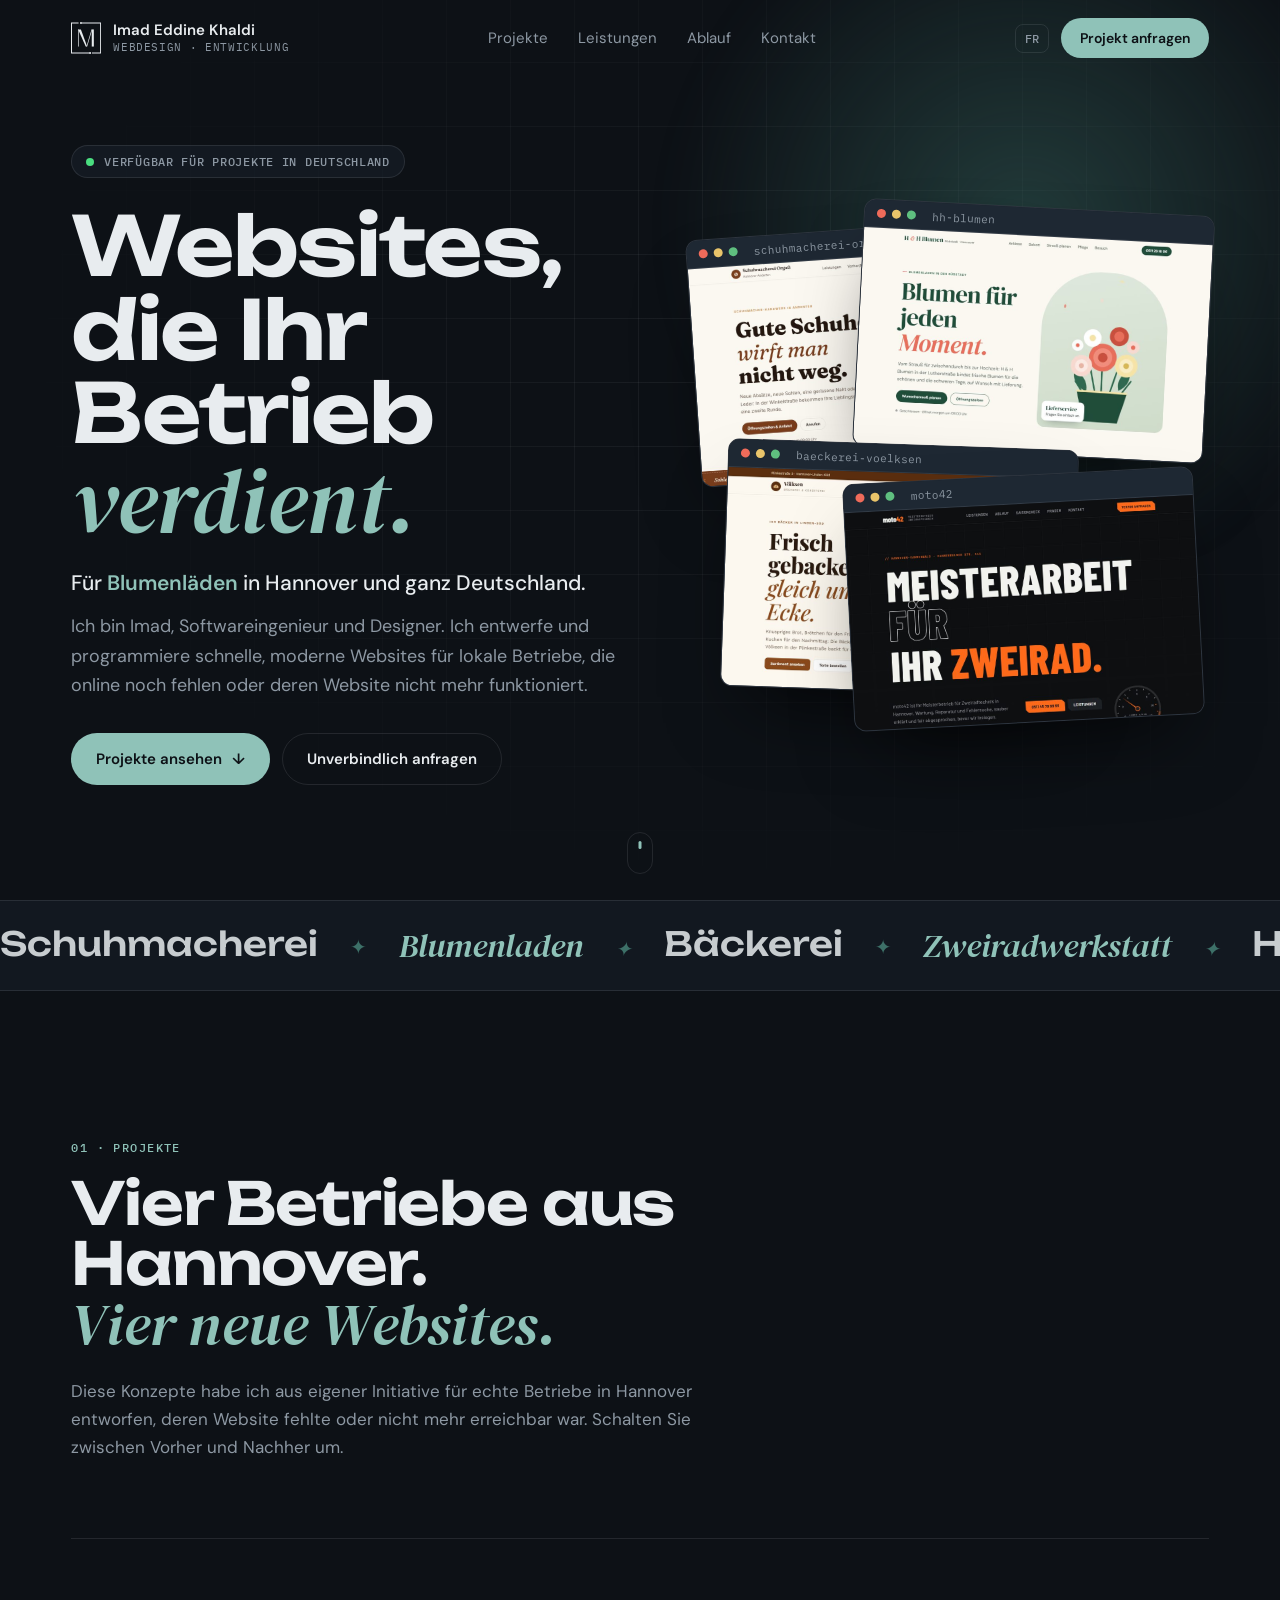
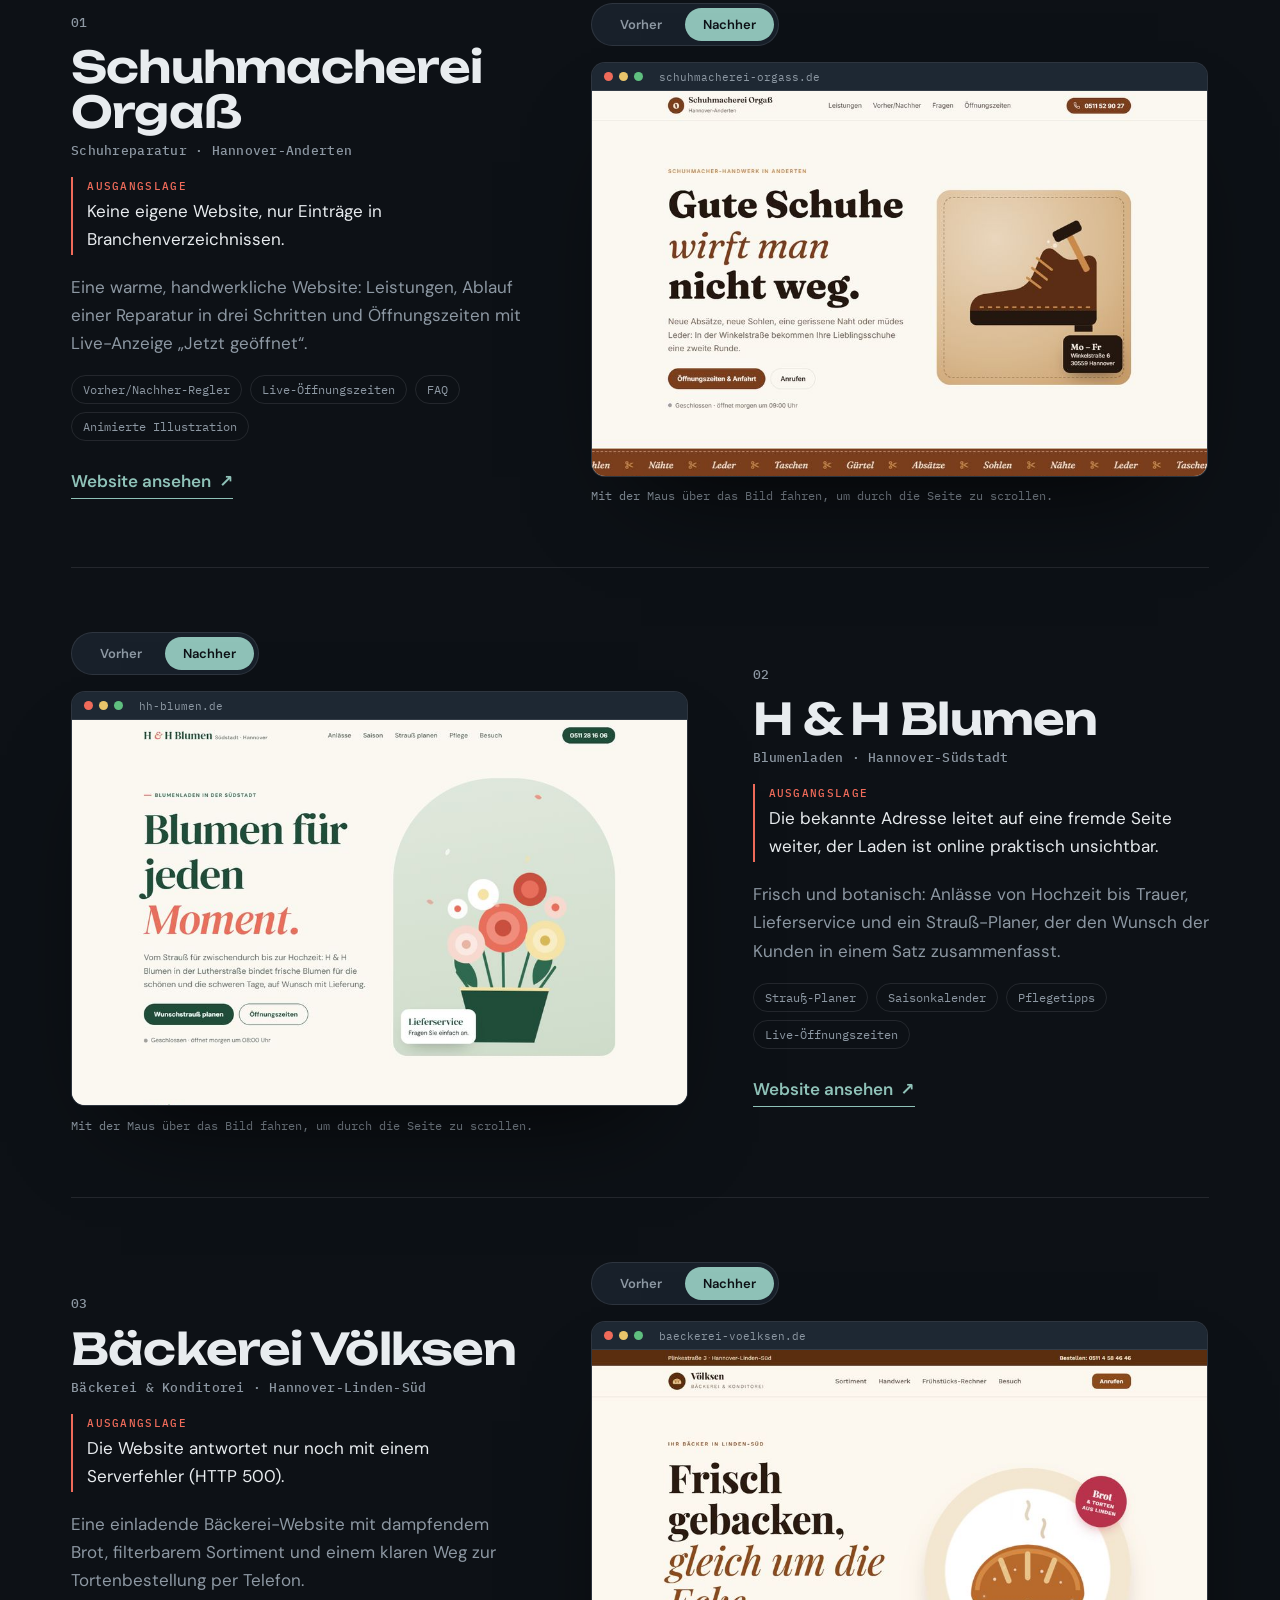
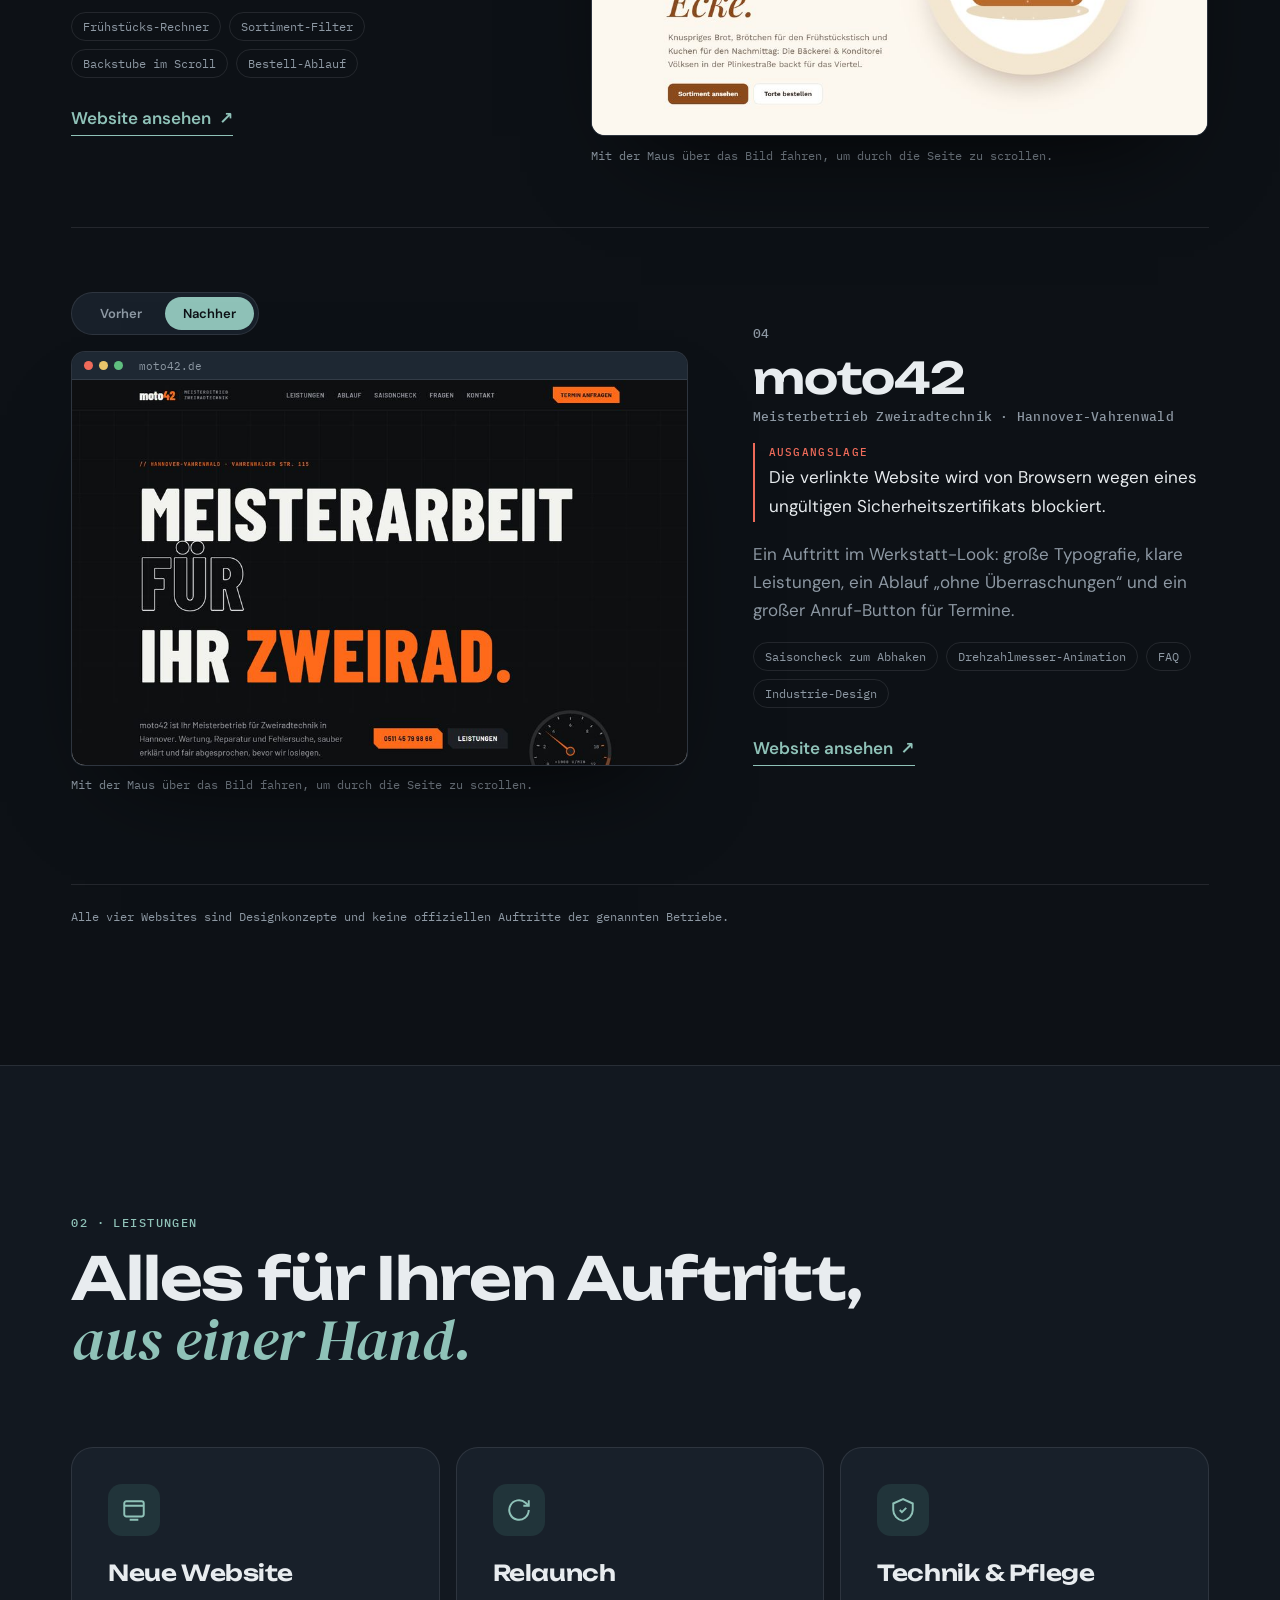
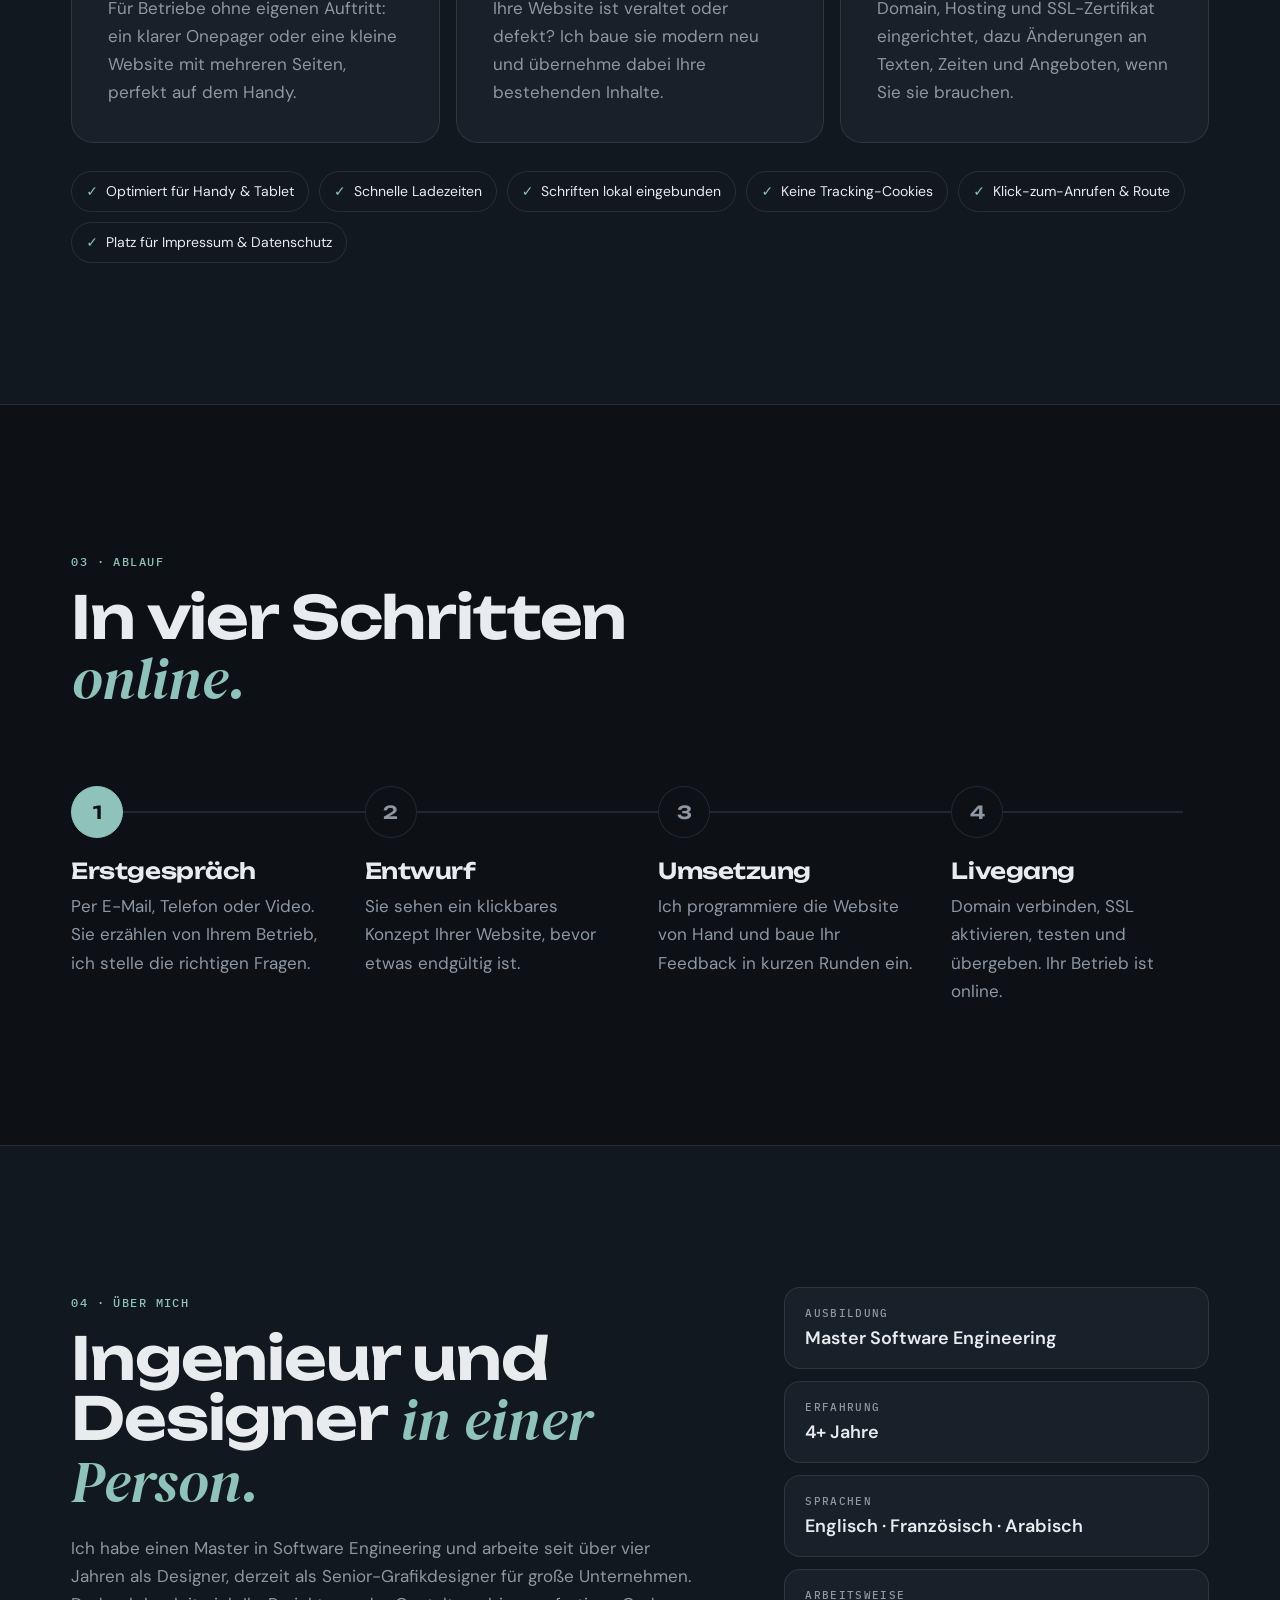
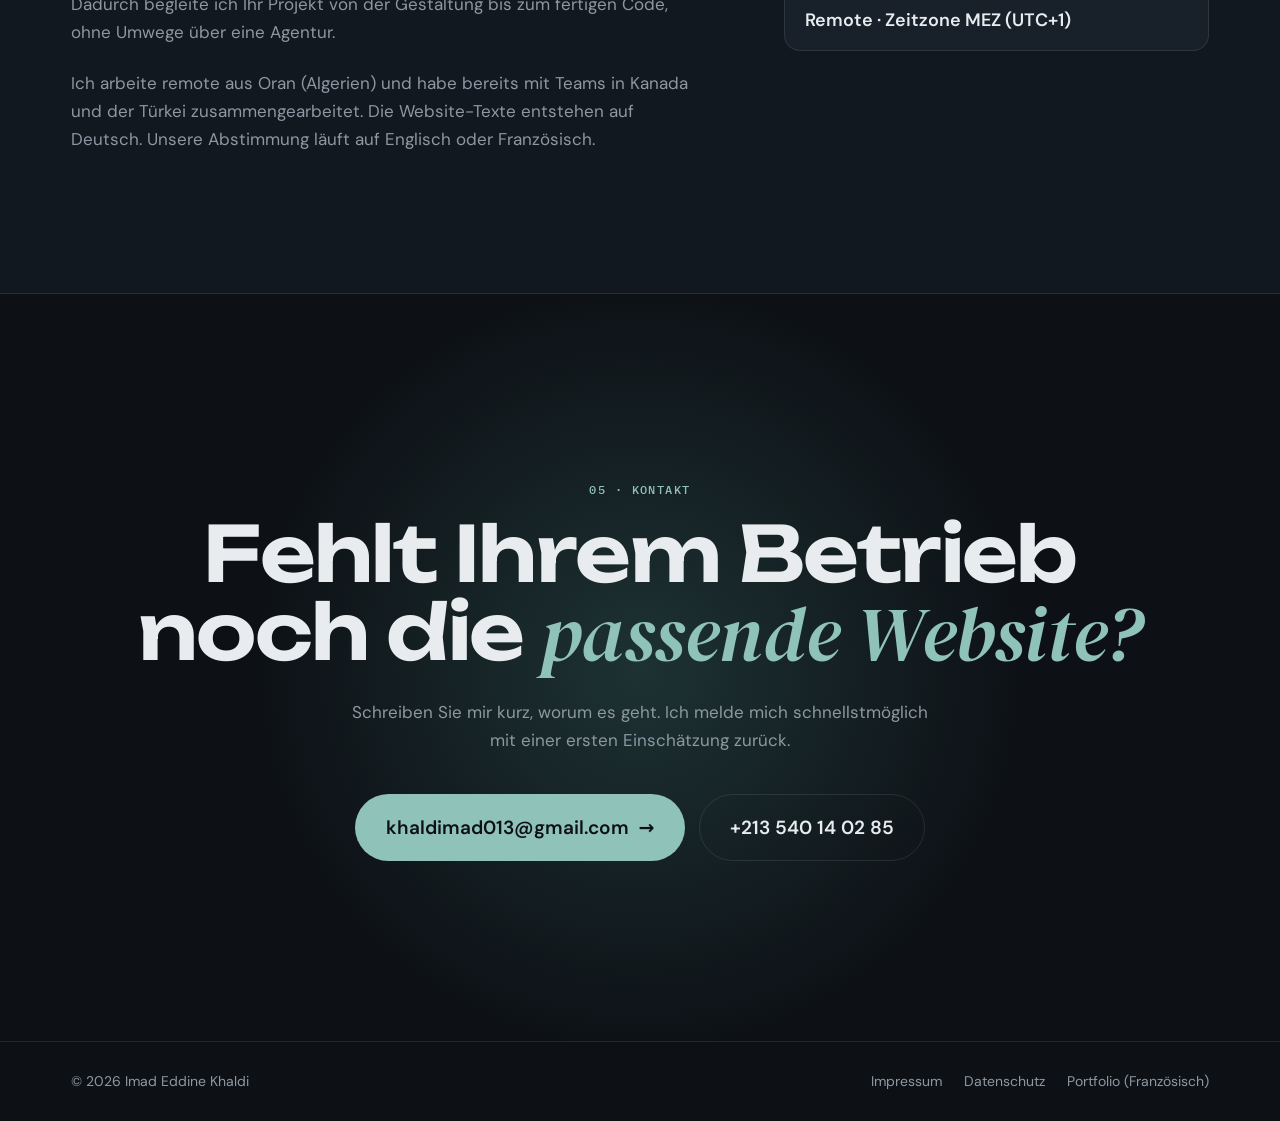
==== commit e969f40f: "Enhance the four Hannover sites: new sections and animations" ====
--- a/index.html
+++ b/index.html
@@ -86,7 +86,7 @@
           <p class="proj-meta">Schuhreparatur · Hannover-Anderten</p>
           <p class="proj-issue"><b>Ausgangslage</b>Keine eigene Website, nur Einträge in Branchenverzeichnissen.</p>
           <p>Eine warme, handwerkliche Website: Leistungen, Ablauf einer Reparatur in drei Schritten und Öffnungszeiten mit Live-Anzeige „Jetzt geöffnet“.</p>
-          <ul class="tags"><li>Live-Öffnungszeiten</li><li>Klick-zum-Anrufen</li><li>SVG-Illustration</li></ul>
+          <ul class="tags"><li>Vorher/Nachher-Regler</li><li>Live-Öffnungszeiten</li><li>FAQ</li><li>Animierte Illustration</li></ul>
           <a class="link-arrow" href="/sites/schuhmacherei-orgass/" target="_blank" rel="noopener">Website ansehen <span aria-hidden="true">↗</span></a>
         </div>
         <div class="proj-view">
@@ -110,7 +110,7 @@
           <p class="proj-meta">Blumenladen · Hannover-Südstadt</p>
           <p class="proj-issue"><b>Ausgangslage</b>Die bekannte Adresse leitet auf eine fremde Seite weiter, der Laden ist online praktisch unsichtbar.</p>
           <p>Frisch und botanisch: Anlässe von Hochzeit bis Trauer, Lieferservice und ein Strauß-Planer, der den Wunsch der Kunden in einem Satz zusammenfasst.</p>
-          <ul class="tags"><li>Strauß-Planer</li><li>Animierte Illustration</li><li>Live-Öffnungszeiten</li></ul>
+          <ul class="tags"><li>Strauß-Planer</li><li>Saisonkalender</li><li>Pflegetipps</li><li>Live-Öffnungszeiten</li></ul>
           <a class="link-arrow" href="/sites/hh-blumen/" target="_blank" rel="noopener">Website ansehen <span aria-hidden="true">↗</span></a>
         </div>
         <div class="proj-view">
@@ -134,7 +134,7 @@
           <p class="proj-meta">Bäckerei &amp; Konditorei · Hannover-Linden-Süd</p>
           <p class="proj-issue"><b>Ausgangslage</b>Die Website antwortet nur noch mit einem Serverfehler (HTTP 500).</p>
           <p>Eine einladende Bäckerei-Website mit dampfendem Brot, filterbarem Sortiment und einem klaren Weg zur Tortenbestellung per Telefon.</p>
-          <ul class="tags"><li>Sortiment-Filter</li><li>Laufband</li><li>Bestell-Ablauf</li></ul>
+          <ul class="tags"><li>Frühstücks-Rechner</li><li>Sortiment-Filter</li><li>Backstube im Scroll</li><li>Bestell-Ablauf</li></ul>
           <a class="link-arrow" href="/sites/baeckerei-voelksen/" target="_blank" rel="noopener">Website ansehen <span aria-hidden="true">↗</span></a>
         </div>
         <div class="proj-view">
@@ -158,7 +158,7 @@
           <p class="proj-meta">Meisterbetrieb Zweiradtechnik · Hannover-Vahrenwald</p>
           <p class="proj-issue"><b>Ausgangslage</b>Die verlinkte Website wird von Browsern wegen eines ungültigen Sicherheitszertifikats blockiert.</p>
           <p>Ein Auftritt im Werkstatt-Look: große Typografie, klare Leistungen, ein Ablauf „ohne Überraschungen“ und ein großer Anruf-Button für Termine.</p>
-          <ul class="tags"><li>Industrie-Design</li><li>Termin per Anruf</li><li>Ablauf in 4 Schritten</li></ul>
+          <ul class="tags"><li>Saisoncheck zum Abhaken</li><li>Drehzahlmesser-Animation</li><li>FAQ</li><li>Industrie-Design</li></ul>
           <a class="link-arrow" href="/sites/moto42/" target="_blank" rel="noopener">Website ansehen <span aria-hidden="true">↗</span></a>
         </div>
         <div class="proj-view">
